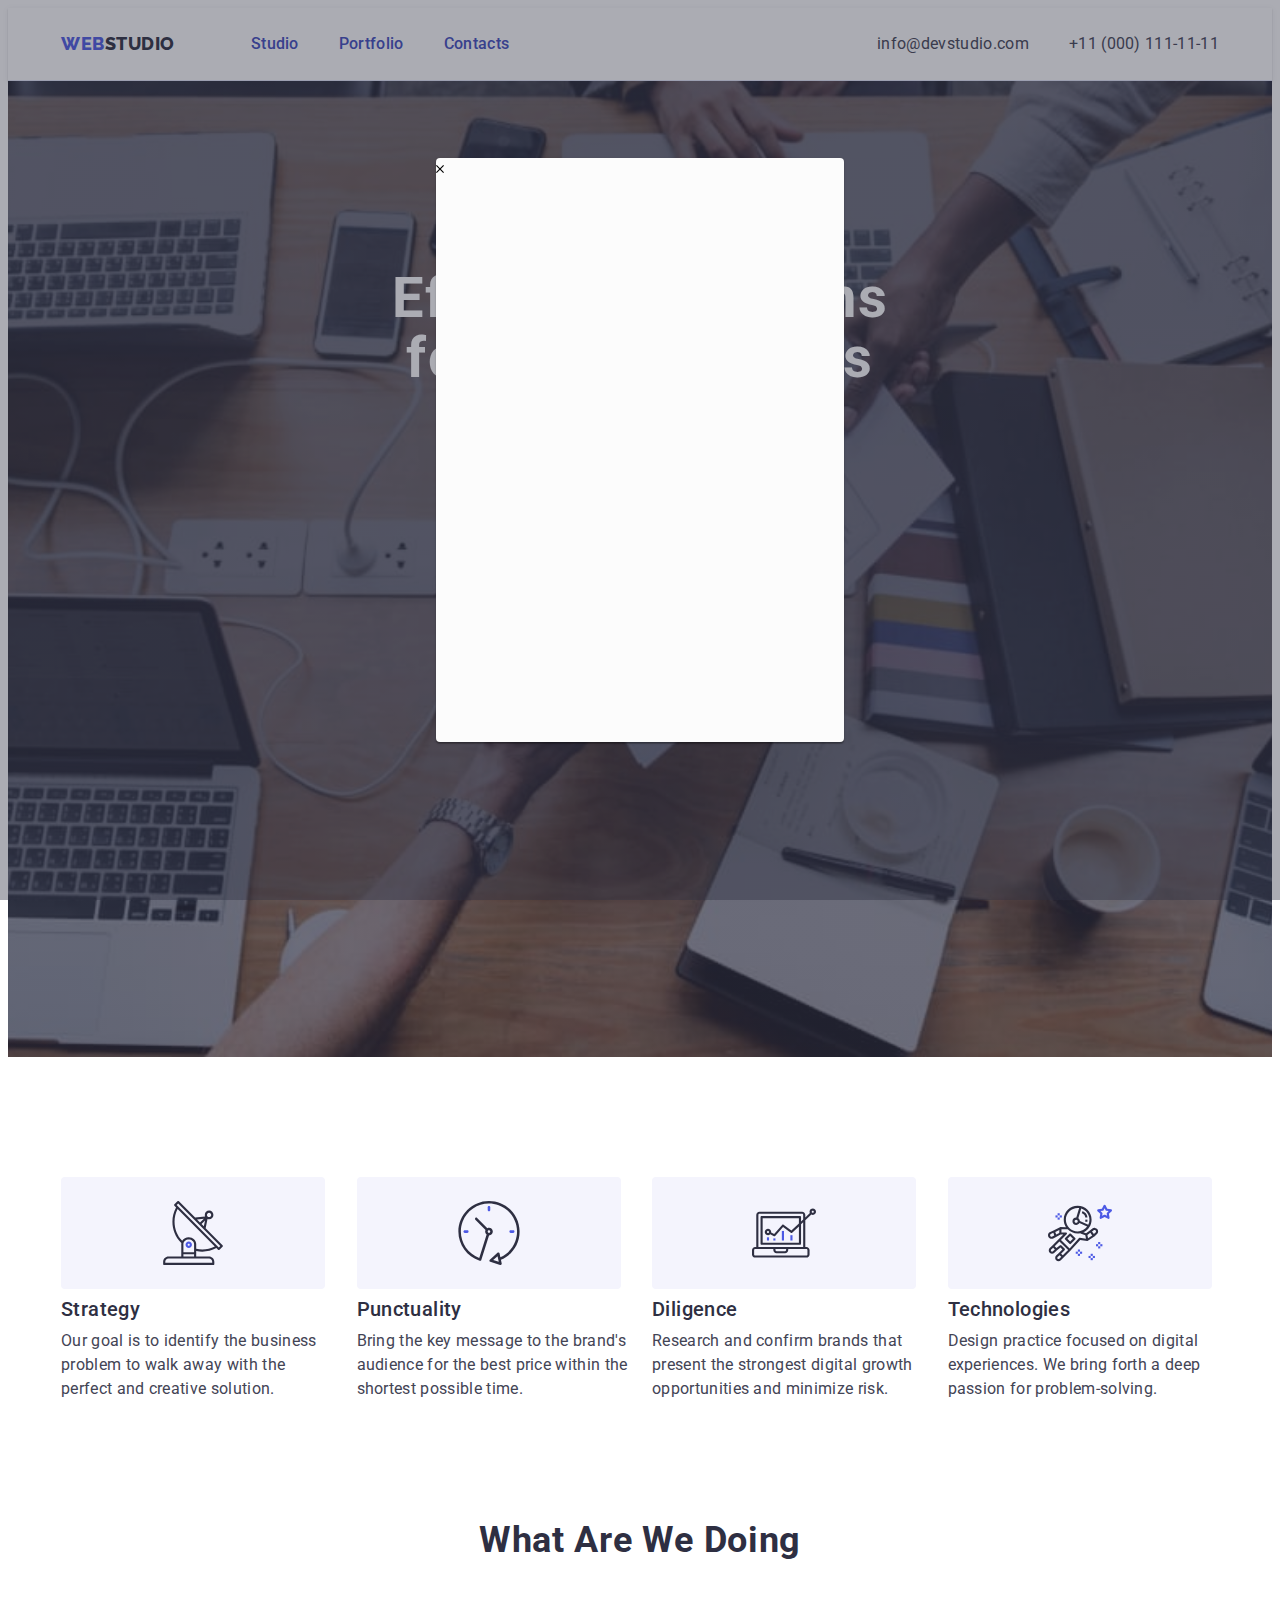
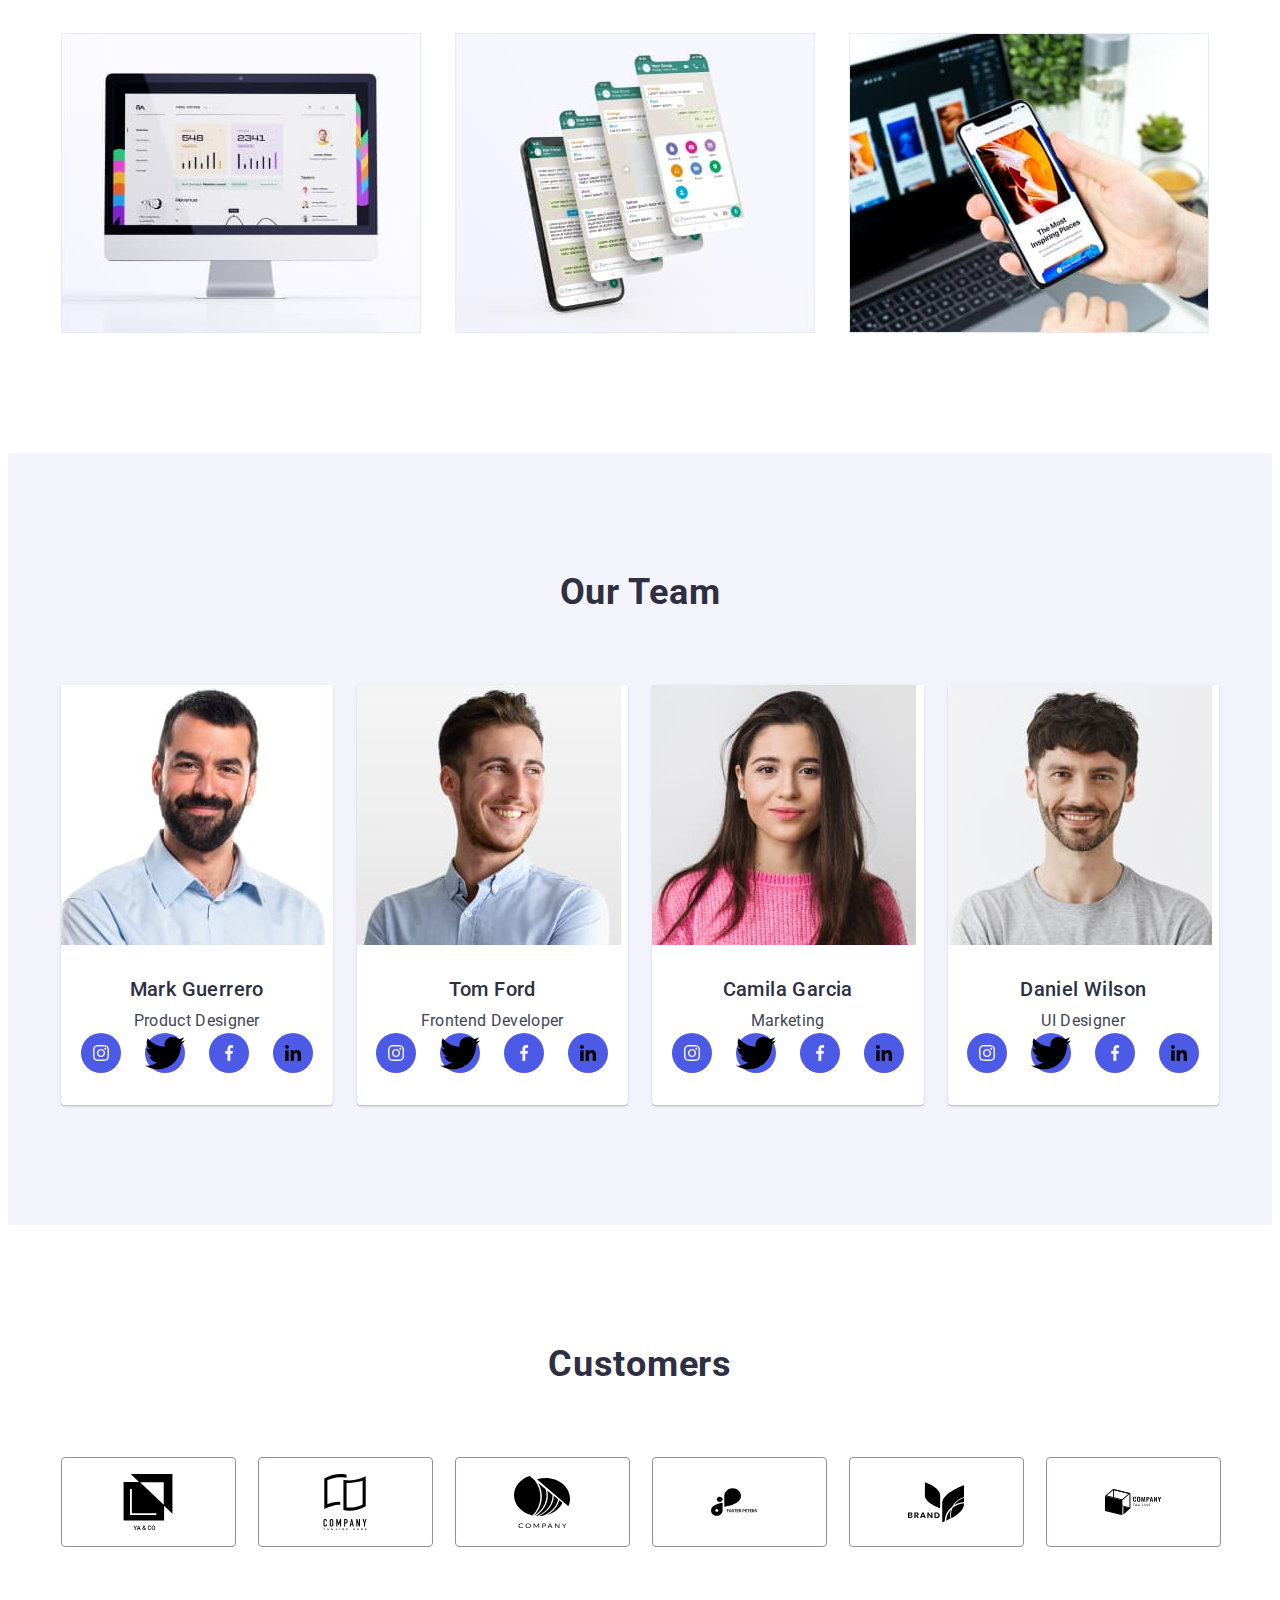
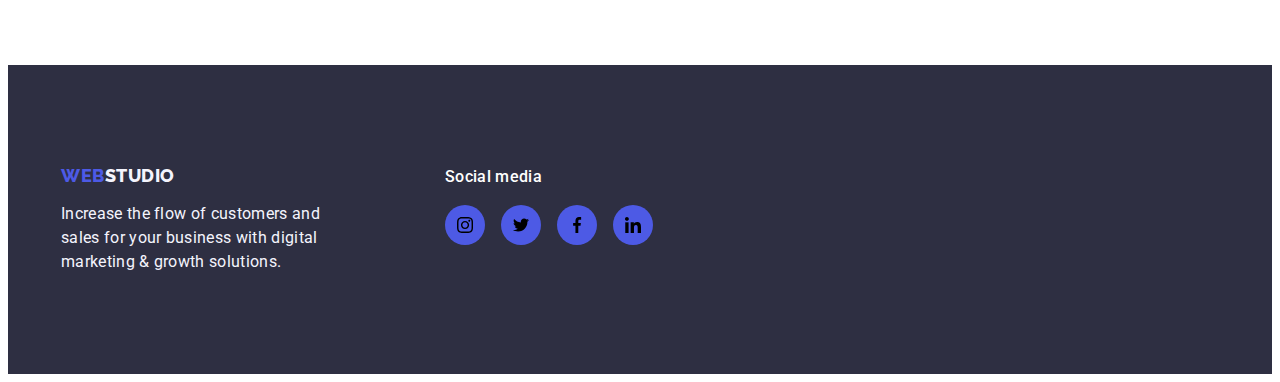
==== index.html @ 4b5e8dae "2" ====
<!DOCTYPE html>
<html lang="en">
  <head>
    <meta charset="UTF-8" />
    <meta name="viewport" content="width=device-width, initial-scale=1.0" />
    <title>Document</title>
    <link rel="preconnect" href="https://fonts.googleapis.com" />
    <link rel="preconnect" href="https://fonts.gstatic.com" crossorigin />
    <link
      href="https://fonts.googleapis.com/css2?family=Raleway:wght@800&family=Roboto:wght@400;500;700&display=swap"
      rel="stylesheet"
    />
    <link
      rel="stylesheet"
      href="https://cdnjs.cloudflare.com/ajax/libs/modern-normalize/2.0.0/modern-normalize.min.css"
      integrity="sha512-4xo8blKMVCiXpTaLzQSLSw3KFOVPWhm/TRtuPVc4WG6kUgjH6J03IBuG7JZPkcWMxJ5huwaBpOpnwYElP/m6wg=="
      crossorigin="anonymous"
      referrerpolicy="no-referrer"
    />
    <link href="./css/styles.css" rel="stylesheet" />
  </head>
  <body>
    <header class="header">
      <div class="container header-container">
        <nav class="nav">
          <a href="./index.html" class="web link"
            >Web<span class="studio">Studio</span></a
          >
          <ul class="list studio_list">
            <li><a href="./index.html" class="astudio link">Studio</a></li>
            <li>
              <a href="./portfolio.html" class="astudio link">Portfolio</a>
            </li>
            <li><a href="" class="astudio link">Contacts</a></li>
          </ul>
        </nav>
        <address class="address">
          <ul class="list address_list">
            <li class="adress_list_item">
              <a href="mailto:info@devstudio.com" class="icontact link"
                >info@devstudio.com</a
              >
            </li>
            <li>
              <a href="tel:+110001111111" class="icontact link"
                >+11 (000) 111-11-11</a
              >
            </li>
          </ul>
        </address>
      </div>
    </header>
    <main>
      <section class="hero">
        <div class="container">
          <h1 class="hero-title">Effective Solutions for Your Business</h1>
          <button type="button" class="hero-button" data-modal-open>
            Order Service
          </button>
        </div>
      </section>
      <section class="pluses">
        <div class="container">
          <h2 class="head-pluses visually-hidden">Our pluses</h2>
          <ul class="list pluses_list">
            <li class="pluses_list_item">
              <div class="pluses_list_item_container">
                <svg class="" width="64" height="64">
                  <use href="./images/icons.svg#icon-antenna-1"></use>
                </svg>
              </div>
              <h3 class="strategy">Strategy</h3>
              <p class="problem">
                Our goal is to identify the business problem to walk away with
                the perfect and creative solution.
              </p>
            </li>
            <li class="pluses_list_item">
              <div class="pluses_list_item_container">
                <svg class="" width="64" height="64">
                  <use href="./images/icons.svg#icon-clock-1"></use>
                </svg>
              </div>
              <h3 class="strategy">Punctuality</h3>
              <p class="problem">
                Bring the key message to the brand's audience for the best price
                within the shortest possible time.
              </p>
            </li>
            <li class="pluses_list_item">
              <div class="pluses_list_item_container">
                <svg class="" width="64" height="64">
                  <use href="./images/icons.svg#icon-diagram-1"></use>
                </svg>
              </div>
              <h3 class="strategy">Diligence</h3>
              <p class="problem">
                Research and confirm brands that present the strongest digital
                growth opportunities and minimize risk.
              </p>
            </li>
            <li class="pluses_list_item">
              <div class="pluses_list_item_container">
                <svg class="" width="64" height="64">
                  <use href="./images/icons.svg#icon-astronaut-1"></use>
                </svg>
              </div>
              <h3 class="strategy">Technologies</h3>
              <p class="problem">
                Design practice focused on digital experiences. We bring forth a
                deep passion for problem-solving.
              </p>
            </li>
          </ul>
        </div>
      </section>
      <section class="responsibilities">
        <div class="container">
          <h2 class="responsibilities_title">What are we doing</h2>
          <ul class="list responsibilities_list">
            <li class="responsibilities_list_item">
              <img
                src="./images/img1.jpg"
                alt="Monitor"
                width="360"
                height="300"
              />
            </li>
            <li class="responsibilities_list_item">
              <img
                src="./images/img2.jpg"
                alt="Smartphone's screen"
                width="360"
                height="300"
              />
            </li>
            <li class="responsibilities_list_item">
              <img
                src="./images/img3.jpg"
                alt="Laptop and smartphone"
                width="360"
                height="300"
              />
            </li>
          </ul>
        </div>
      </section>
      <section class="team">
        <div class="container">
          <h2 class="responsibilities_title">Our Team</h2>
          <ul class="list team_list">
            <li class="item team_list_item">
              <img
                src="./images/img4.jpg"
                alt="Mark Guerrero"
                width="264"
                height="260"
              />
              <div class="name_position">
                <h3 class="name">Mark Guerrero</h3>
                <p class="position">Product Designer</p>
                <ul class="social_networks_list">
                  <li class="social_networks_item">
                    <a class="social_networks_link">
                      <svg class="team_list_icon" width="16" height="16">
                        <use href="./images/icons.svg#icon-instagram-2-1"></use>
                      </svg>
                    </a>
                  </li>
                  <li class="social_networks_item">
                    <a class="social_networks_link">
                      <svg class="social_networks_item" width="16" height="16">
                        <use href="./images/icons.svg#icon-twitter-1-1"></use>
                      </svg>
                    </a>
                  </li>
                  <li class="social_networks_item">
                    <a class="social_networks_link">
                      <svg class="team_list_icon" width="16" height="16">
                        <use href="./images/icons.svg#icon-facebook-1"></use>
                      </svg>
                    </a>
                  </li>
                  <li class="social_networks_item">
                    <a class="social_networks_link">
                      <svg class="social_networks_icon" width="16" height="16">
                        <use href="./images/icons.svg#icon-linkedin-1"></use>
                      </svg>
                    </a>
                  </li>
                </ul>
              </div>
            </li>
            <li class="item team_list_item">
              <img
                src="./images/img5.jpg"
                alt="Tom Ford"
                width="264"
                height="260"
              />
              <div class="name_position">
                <h3 class="name">Tom Ford</h3>
                <p class="position">Frontend Developer</p>
                <ul class="social_networks_list">
                  <li class="social_networks_item">
                    <a class="social_networks_link">
                      <svg class="team_list_icon" width="16" height="16">
                        <use href="./images/icons.svg#icon-instagram-2-1"></use>
                      </svg>
                    </a>
                  </li>
                  <li class="social_networks_item">
                    <a class="social_networks_link">
                      <svg class="social_networks_item" width="16" height="16">
                        <use href="./images/icons.svg#icon-twitter-1-1"></use>
                      </svg>
                    </a>
                  </li>
                  <li class="social_networks_item">
                    <a class="social_networks_link">
                      <svg class="team_list_icon" width="16" height="16">
                        <use href="./images/icons.svg#icon-facebook-1"></use>
                      </svg>
                    </a>
                  </li>
                  <li class="social_networks_item">
                    <a class="social_networks_link">
                      <svg class="social_networks_icon" width="16" height="16">
                        <use href="./images/icons.svg#icon-linkedin-1"></use>
                      </svg>
                    </a>
                  </li>
                </ul>
              </div>
            </li>
            <li class="item team_list_item">
              <img
                src="./images/img6.jpg"
                alt="Camila Garcia"
                width="264"
                height="260"
              />
              <div class="name_position">
                <h3 class="name">Camila Garcia</h3>
                <p class="position">Marketing</p>
                <ul class="social_networks_list">
                  <li class="social_networks_item">
                    <a class="social_networks_link">
                      <svg class="team_list_icon" width="16" height="16">
                        <use href="./images/icons.svg#icon-instagram-2-1"></use>
                      </svg>
                    </a>
                  </li>
                  <li class="social_networks_item">
                    <a class="social_networks_link">
                      <svg class="social_networks_item" width="16" height="16">
                        <use href="./images/icons.svg#icon-twitter-1-1"></use>
                      </svg>
                    </a>
                  </li>
                  <li class="social_networks_item">
                    <a class="social_networks_link">
                      <svg class="team_list_icon" width="16" height="16">
                        <use href="./images/icons.svg#icon-facebook-1"></use>
                      </svg>
                    </a>
                  </li>
                  <li class="social_networks_item">
                    <a class="social_networks_link">
                      <svg class="social_networks_icon" width="16" height="16">
                        <use href="./images/icons.svg#icon-linkedin-1"></use>
                      </svg>
                    </a>
                  </li>
                </ul>
              </div>
            </li>
            <li class="item team_list_item">
              <img
                src="./images/img7.jpg"
                alt="Daniel Wilson"
                width="264"
                height="260"
              />
              <div class="name_position">
                <h3 class="name">Daniel Wilson</h3>
                <p class="position">UI Designer</p>
                <ul class="social_networks_list">
                  <li class="social_networks_item">
                    <a href="" class="social_networks_link">
                      <svg class="team_list_icon" width="16" height="16">
                        <use href="./images/icons.svg#icon-instagram-2-1"></use>
                      </svg>
                    </a>
                  </li>
                  <li class="social_networks_item">
                    <a href="" class="social_networks_link">
                      <svg class="social_networks_item" width="16" height="16">
                        <use href="./images/icons.svg#icon-twitter-1-1"></use>
                      </svg>
                    </a>
                  </li>
                  <li class="social_networks_item">
                    <a href="" class="social_networks_link">
                      <svg class="team_list_icon" width="16" height="16">
                        <use href="./images/icons.svg#icon-facebook-1"></use>
                      </svg>
                    </a>
                  </li>
                  <li class="social_networks_item">
                    <a href="" class="social_networks_link">
                      <svg class="social_networks_icon" width="16" height="16">
                        <use href="./images/icons.svg#icon-linkedin-1"></use>
                      </svg>
                    </a>
                  </li>
                </ul>
              </div>
            </li>
          </ul>
        </div>
      </section>
      <section class="customers">
        <div class="container">
          <h2 class="customers_title">Customers</h2>
          <ul class="customers_list">
            <li class="customers_list_item">
              <a href="" class="customers_list_link"
                ><svg class="" width="104" height="56">
                  <use href="./images/icons.svg#icon-group"></use></svg
              ></a>
            </li>
            <li class="customers_list_item">
              <a href="" class="customers_list_link"
                ><svg class="" width="104" height="56">
                  <use href="./images/icons.svg#icon-group-2"></use></svg
              ></a>
            </li>
            <li class="customers_list_item">
              <a href="" class="customers_list_link"
                ><svg class="" width="104" height="56">
                  <use href="./images/icons.svg#icon-group-3"></use></svg
              ></a>
            </li>
            <li class="customers_list_item">
              <a href="" class="customers_list_link"
                ><svg class="" width="104" height="56">
                  <use href="./images/icons.svg#icon-group-4"></use></svg
              ></a>
            </li>
            <li class="customers_list_item">
              <a href="" class="customers_list_link"
                ><svg class="" width="104" height="56">
                  <use href="./images/icons.svg#icon-group-5"></use></svg
              ></a>
            </li>
            <li class="customers_list_item">
              <a href="" class="customers_list_link"
                ><svg class="" width="104" height="56">
                  <use href="./images/icons.svg#icon-group-6"></use></svg
              ></a>
            </li>
          </ul>
        </div>
      </section>
    </main>
    <footer class="pfooter">
      <div class="container footer_container">
        <div class="logo_container">
          <a href="./index.html" class="logo link"
            >Web<span class="studio_i">Studio</span></a
          >
          <p class="i_footer_p">
            Increase the flow of customers and sales for your business with
            digital marketing & growth solutions.
          </p>
        </div>
        <div>
          <p class="footer_paragraph">Social media</p>
          <ul class="footer_list">
            <li class="footer_list_item">
              <a class="footer_list_link">
              <svg class="" width="16" height="16">
                <use href="./images/icons.svg#icon-instagram-2-1"></use>
              </svg>
            </a>
            </li>
            <li class="footer_list_item">
              <a class="footer_list_link">
              <svg class="" width="16" height="16">
                <use href="./images/icons.svg#icon-twitter-1-1"></use>
              </svg>
            </a>
            </li>
            <li class="footer_list_item">
              <a class="footer_list_link">
              <svg class="" width="16" height="16">
                <use href="./images/icons.svg#icon-facebook-1"></use>
              </svg>
            </a>
            </li>
            <li class="footer_list_item">
              <a class="footer_list_link">
              <svg class="" width="16" height="16">
                <use href="./images/icons.svg#icon-linkedin-1"></use>
              </svg>
            </a>
            </li>
          </ul>
        </div>
      </div>
    </footer>
    <div class="backdrop" data-modal>
      <div class="modal">
        <button type="button" class="modal-btn">
          <svg class="modal-btn-icon" width="8" height="8">
            <use href="./images/icons.svg#icon-close-black-18dp-2-1-1"></use>
          </svg>
        </button>
      </div>
    </div>
    <script src="./js/modal.js"></script>
  </body>
</html>
---- css/styles.css ----
:root {
  --primary-color: #4d5ae5;
  --button-background-color: #f4f4fd;
  --title-color: #2e2f42;
  --section-color: #434455;
  --white-color: #ffffff;
  --focushover-color: #404bbf;
  --button-color: #e7e9fc;
  --dairy: #fcfcfc;
  --customers_link-color: #8e8f99;
  --footer_link_color: #31d0aa;
}

::after,
::before {
  box-sizing: border-box;
}

body {
  font-family: "Roboto", sans-serif;
  color: #434455;
  background-color: var(--white-color);
}

.web {
  font-family: "Raleway", sans-serif;
  font-weight: 800;
  font-size: 18px;
  line-height: 1.17;
  letter-spacing: 0.03em;
  text-transform: uppercase;
  color: var(--primary-color);
  margin-right: 76px;
}

.link {
  text-decoration: none; display:block;
}

.link:hover{box-shadow: 0px 1px 6px rgba(46, 47, 66, 0.08), 0px 1px 1px rgba(46, 47, 66, 0.16), 0px 2px 1px rgba(46, 47, 66, 0.08);}

.link:focus{box-shadow: 0px 1px 6px rgba(46, 47, 66, 0.08), 0px 1px 1px rgba(46, 47, 66, 0.16), 0px 2px 1px rgba(46, 47, 66, 0.08);}

.studio {
  color: var(--title-color);
}

.list {
  list-style: none;
}

.astudio {
  font-weight: 500;
  font-size: 16px;
  line-height: 1.5;
  letter-spacing: 0.02em;
  color: var(--title-color);
  padding: 24px 0;
  display: block;
  position: relative;
  color: var(--focushover-color);
  color: 250ms cubic-bezier(0.4, 0, 0.2, 1);
  color: 250ms cubic-bezier(0.4, 0, 0.2, 1);
}

.astudio::after {
  content: "";
  position: absolute;
  left: 0;
  bottom: -1px;
  height: 4px;
  background-color: var(--focushover-color);
  border-radius: 2px;
}

.astudio:focus {
  color: var(--focushover-color);
}

.astudio:hover {
  color: var(--focushover-color);
}

.footerweb2 {
  text-decoration: none;
}

.mailandtel {
  color: var(--section-color);
  font-family: "Roboto";
  font-size: 16px;
  font-weight: 400;
  font-style: normal;
}

.hero {
  background-color: var(--title-color);
  background-image: linear-gradient(
      rgba(46, 47, 66, 0.7),
      rgba(46, 47, 66, 0.7)
    ),
    url(../images/hero/hero_bg.jpg);
  background-repeat: no-repeat;
  background-position: center;
  max-width: 1440px;
  height: 600px;
  margin: 0 auto;
  padding: 188px 0;
  background-size: cover;
}

.container {
  width: 1158px;
  margin-left: auto;
  margin-right: auto;
  padding-left: 15px;
  padding-right: 15px;
}

.hero-title {
  line-height: 1.07;
  text-align: center;
  letter-spacing: 0.02em;
  color: var(--white-color);
  font-size: 56px;
  max-width: 496px;
  margin: 0px auto;
  margin-bottom: 48px;
}

.hero-button {
  background-color: var(--primary-color);
  color: var(--white-color);
  cursor: pointer;
  font-family: Roboto, sans-serif;
  font-weight: 500;
  font-size: 16px;
  line-height: 1.5;
  letter-spacing: 0.04em;
  display: block;
  min-width: 169px;
  height: 56px;
  border: none;
  border-radius: 4px;
  margin-left: auto;
  margin-right: auto;
}

.pluses {
  padding: 120px 0;
}

.service:focus {
  background-color: var(--focushover-color);
}

.service:hover {
  background-color: var(--focushover-color);
}

.strategy {
  color: var(--title-color);
  font-weight: 500;
  font-size: 20px;
  line-height: 1.2;
  letter-spacing: 0.02em;
  margin: 0;
  padding: 0;
  margin-bottom: 8px;
}

.problem {
  color: var(--section-color);
  font-size: 16px;
  line-height: 1.5;
  letter-spacing: 0.02em;
  margin: 0;
  padding: 0;
}

.responsibilities_title {
  font-size: 36px;
  line-height: 1.11;
  text-align: center;
  letter-spacing: 0.02em;
  text-transform: capitalize;
  color: var(--title-color);
  margin: 0 auto;
  margin-bottom: 72px;
  padding: 0;
}

.responsibilities {
  padding-bottom: 120px;
}

.team {
  background-color: var(--button-background-color);
  padding: 120px 0;
}

.customers {
  padding: 120px 0;
}

.customers_title {
  font-size: 36px;
  line-height: 1.11;
  text-align: center;
  letter-spacing: 0.02em;
  text-transform: capitalize;
  color: var(--title-color);
  margin-bottom: 72px;
}

.item {
  background-color: var(--white-color);
  box-shadow: 0px 2px 1px 0px rgba(46, 47, 66, 0.08),
    0px 1px 1px 0px rgba(46, 47, 66, 0.16),
    0px 1px 6px 0px rgba(46, 47, 66, 0.08);
}

.name {
  font-weight: 500;
  font-size: 20px;
  line-height: 1.2;
  letter-spacing: 0.02em;
  color: var(--title-color);
  margin: 0;
  padding: 0;
  text-align: center;
  margin-bottom: 8px;
}

.position {
  color: var(--section-color);
  font-size: 16px;
  line-height: 1.5;
  letter-spacing: 0.02em;
  text-align: center;
}

.studio_i {
  color: var(--button-background-color);
}

.i_footer_p {
  line-height: 1.5;
  color: var(--button-background-color);
  letter-spacing: 0.02em;
  margin: 0;
  padding: 0;
  width: 264px;
}

.button {
  font-family: "Roboto", sans-serif;
  font-weight: 500;
  font-size: 16px;
  line-height: 1.5;
  letter-spacing: 0.04em;
  cursor: pointer;
  color: var(--primary-color);
  background-color: var(--button-background-color);
  padding: 12px 24px;
  border: 1px solid var(--button-color);
  border-radius: 4px;
}

.button:focus {
  color: var(--white-color);
  background-color: var(--focushover-color);
  border: 1px solid transparent;
  box-shadow: 0px 3px 1px rgba(0, 0, 0, 0.1), 0px 2px 1px rgba(0, 0, 0, 0.08),
    0px 2px 2px rgba(0, 0, 0, 0.12);
}

.button:hover {
  color: var(--white-color);
  background-color: var(--focushover-color);
  border: 1px solid transparent;
  box-shadow: 0px 3px 1px rgba(0, 0, 0, 0.1), 0px 2px 1px rgba(0, 0, 0, 0.08),
    0px 2px 2px rgba(0, 0, 0, 0.12);
}

.icontact {
  font-size: 16px;
  line-height: 1.5;
  letter-spacing: 0.02em;
  color: var(--section-color);
  padding: 24px 0;
}

.icontact:hover {
  color: var(--focushover-color);
}

.icontact:focus {
  color: var(--focushover-color);
}

.banking_app {
  font-weight: 500;
  font-size: 20px;
  line-height: 1.2;
  letter-spacing: 0.02em;
  color: var(--title-color);
  margin-bottom: 8px;
}

.app {
  font-size: 16px;
  line-height: 1.5;
  letter-spacing: 0.02em;
  color: var(--section-color);
}

.pfooter {
  background-color: var(--title-color);
  padding: 100px 0;
}

.logo {
  font-family: "Raleway", sans-serif;
  font-weight: 800;
  font-size: 18px;
  line-height: 1.17;
  letter-spacing: 0.03em;
  text-transform: uppercase;
  color: var(--primary-color);
  display: inline-block;
  margin-bottom: 16px;
}

.address {
  font-style: normal;
  margin-left: auto;
}

h1,
h2,
h3,
h4,
h5,
h6,
p {
  margin: 0;
}

ul,
ol {
  list-style: none;
  padding-left: 0;
  margin: 0;
}

a {
  text-decoration: none;
  color: inherit;
}

img {
  display: block;
  max-width: 100%;
  height: auto;
}

.visually-hidden {
  position: absolute;
  width: 1px;
  height: 1px;
  margin: -1px;
  border: 0;
  padding: 0;
  white-space: nowrap;
  clip-path: inset(100%);
  clip: rect(0 0 0 0);
  overflow: hidden;
}

.pluses_list {
  display: flex;
  gap: 24px;
}

.pluses_list_item {
  flex-basis: calc((100% - 72px) / 4);
}

.studio_list {
  display: flex;
  gap: 40px;
}

.nav {
  display: flex;
  align-items: center;
}

.address_list {
  display: flex;
  gap: 40px;
}

.address_list_item {
  flex-basis: calc((100% - 40px) / 2);
}

.header-container {
  display: flex;
  align-items: center;
}

.header {
  border-bottom: 1px solid #e7e9fc;
  box-shadow: 0px 2px 1px rgba(46, 47, 66, 0.08),
    0px 1px 1px rgba(46, 47, 66, 0.16), 0px 1px 6px rgba(46, 47, 66, 0.08);
}

.button_list {
  display: flex;
  gap: 24px;
  justify-content: center;
  margin-bottom: 72px;
}

.catalog {
  padding-top: 96px;
  padding-bottom: 120px;
}

.card_set {
  display: flex;
  flex-wrap: wrap;
  gap: 24px;
  row-gap: 48px;
}

.card {
  width: calc((100% - 48px) / 3);
}

.card:hover {
}

.responsibilities_list {
  display: flex;
  gap: 24px;
}

.responsibilities_list_item {
  flex-basis: calc((100% - 24px * 2) / 3);
}

.team_list {
  display: flex;
  gap: 24px;
}

.team_list_item {
  flex-basis: calc((100% - 24px * 3) / 4);
  border-radius: 0px 0px 4px 4px;
}

.name_position {
  padding: 32px 0;
}

.card-container {
  padding: 32px 16px;
  border: 1px solid #e7e9fc;
  border-top: none;
}

.pluses_list_item_container {
  width: 264px;
  height: 112px;
  display: flex;
  align-items: center;
  justify-content: center;
  background-color: var(--button-background-color);
  margin-bottom: 8px;
  border-radius: 4px;
}

.team_list_item_container {
  width: 232px;
  height: 40px;
  display: flex;
  align-items: center;
  justify-content: center;
  gap: 24px;
  margin-bottom: 32px;
}

.customers_title_container {
  width: 1128px;
  height: 88px;
  gap: 24px;
  padding-top: 72px;
  padding-bottom: 120px;
  display: inline-flex;
  align-items: flex-start;
}

.footer_icons_container {
}

.footer_container {
  display: flex;
}

.backdrop {
  position: fixed;
  top: 0;
  left: 0;
  width: 100%;
  height: 100%;
  background-color: rgba(46, 47, 66, 0.4);
}

.modal {
  width: 408px;
  height: 584px;
  border-radius: 4px;
  background-color: var(--dairy);
  box-shadow: 0px 2px 1px 0px rgba(0, 0, 0, 0.2),
    0px 1px 3px 0px rgba(0, 0, 0, 0.12), 0px 1px 1px 0px rgba(0, 0, 0, 0.14);
  position: absolute;
  top: 50%;
  left: 50%;
  transform: translateX(-50%) translateY(-50%);
}

.modal-btn {
  background-color: transparent;
  border: none;
  padding: 0;
}

.social_networks_list {
  display: flex;
  justify-content: center;
  gap: 24px;
}

.social_networks_item {
  width: 40px;
  height: 40px;
}

.social_networks_link {
  width: 100%;
  height: 100%;
  background-color: var(--primary-color);
  border-radius: 50%;
  display: flex;
  align-items: center;
  justify-content: center;
}

.social_networks_link:hover {
  background-color: var(--focushover-color);
}

.social_networks_link:focus {
  background-color: var(--focushover-color);
}

.team_list_icon {
  fill: var(--button-background-color);
}

.customers_list {
  display: flex;
  gap: 24px;
}

.customers_list_item {
  width: calc((100% - 120px) / 6);
  height: 88px;
}

.customers_list_link {
  width: 100%;
  height: 100%;
  border: 1px solid #8e8f99;
  border-radius: 4px;
  display: flex;
  align-items: center;
  justify-content: center;
  color: var(--customers_link-color);
}

.customers_list_link:hover {
  border-color: var(--focushover-color);
  color: var(--focushover-color);
}

.customers_list_link:focus {
  border-color: var(--focushover-color);
  color: var(--focushover-color);
}

.footer_container{display:flex; align-items: baseline;}

.logo_container{margin-right: 120px;}

.footer_paragraph{font-weight: 500; font-size:16px; line-height: 1.5; letter-spacing: 0.02em; color: var(--white-color); margin-bottom: 16px;}

.footer_list{display:flex; gap:16px; }

.footer_list_item{width: 40px; height: 40px;}

.footer_list_link{width: 100%; height: 100%; background-color: var(--primary-color); border-radius: 50%; display:flex; align-items: center; justify-content:center;}

.footer_list_link:hover{background-color: var(--footer_link_color)}

.footer_list_link:focus{background-color: var(--footer_link_color);}
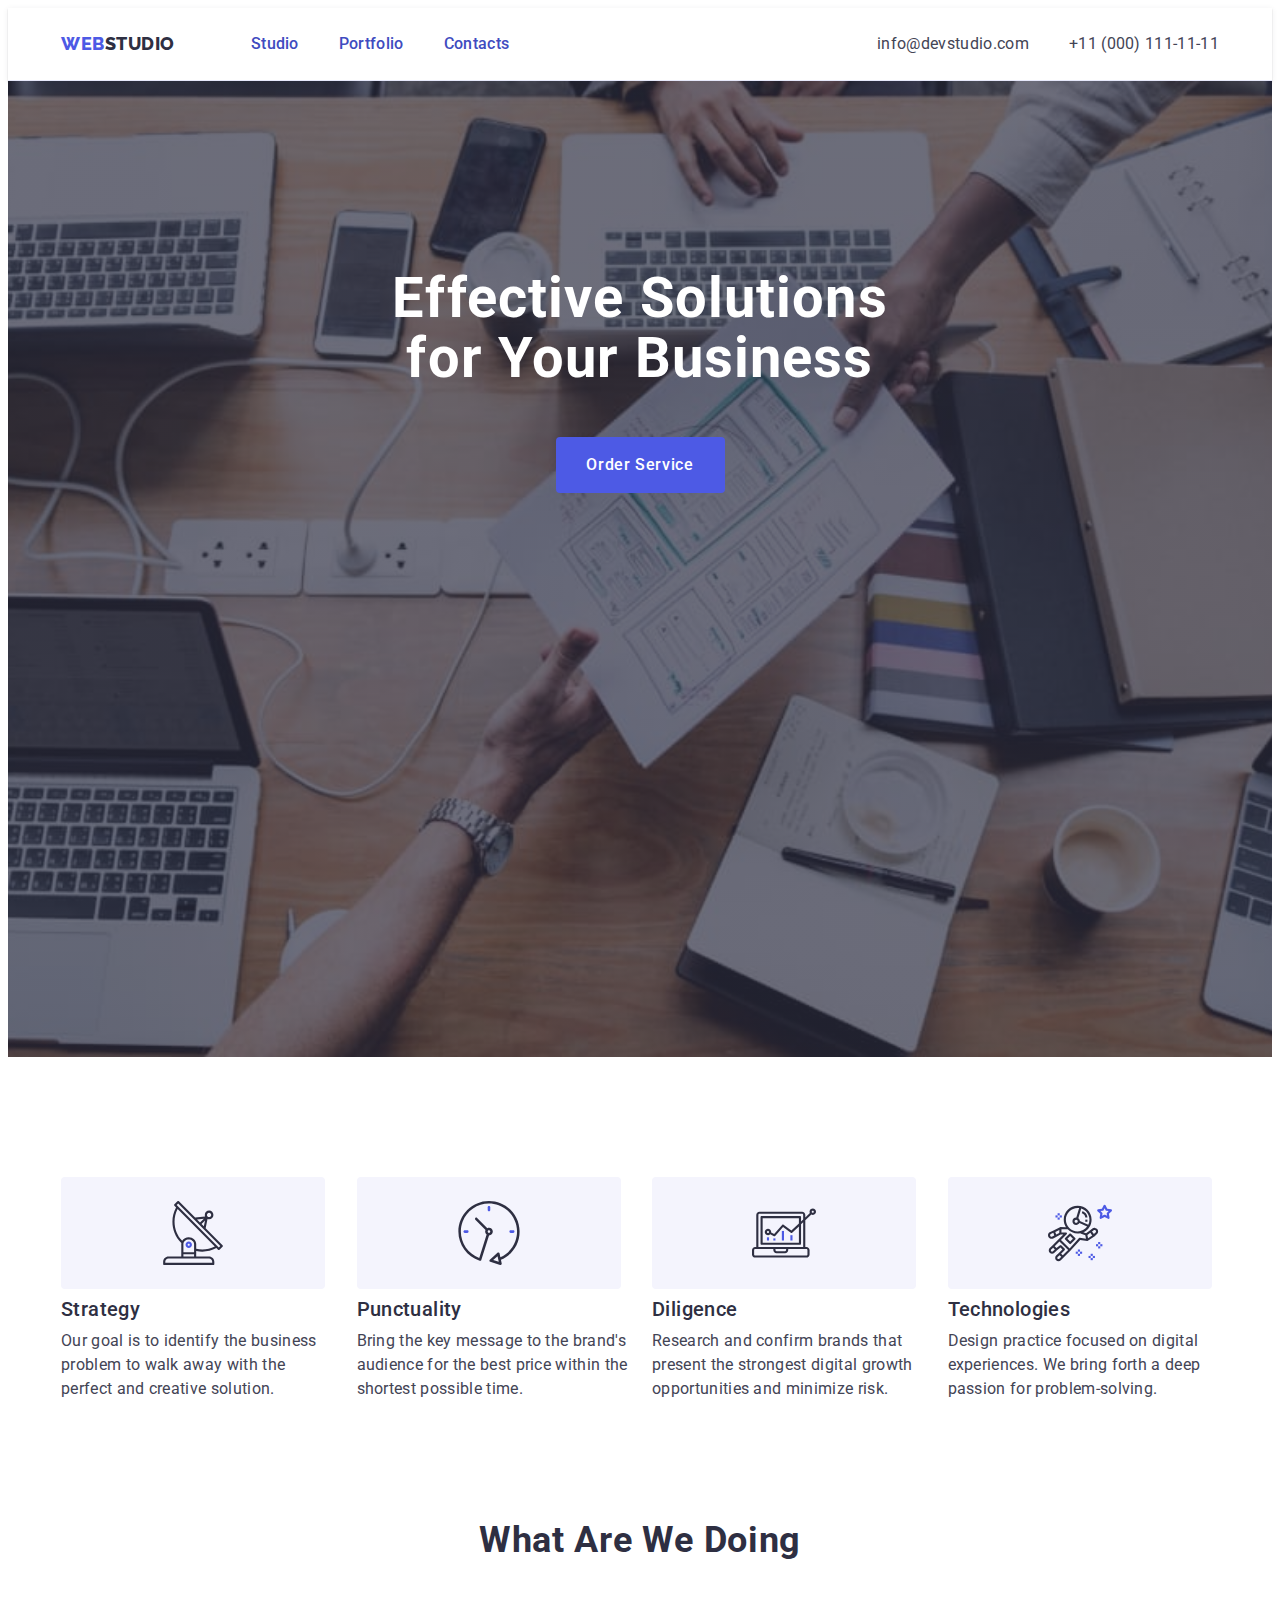
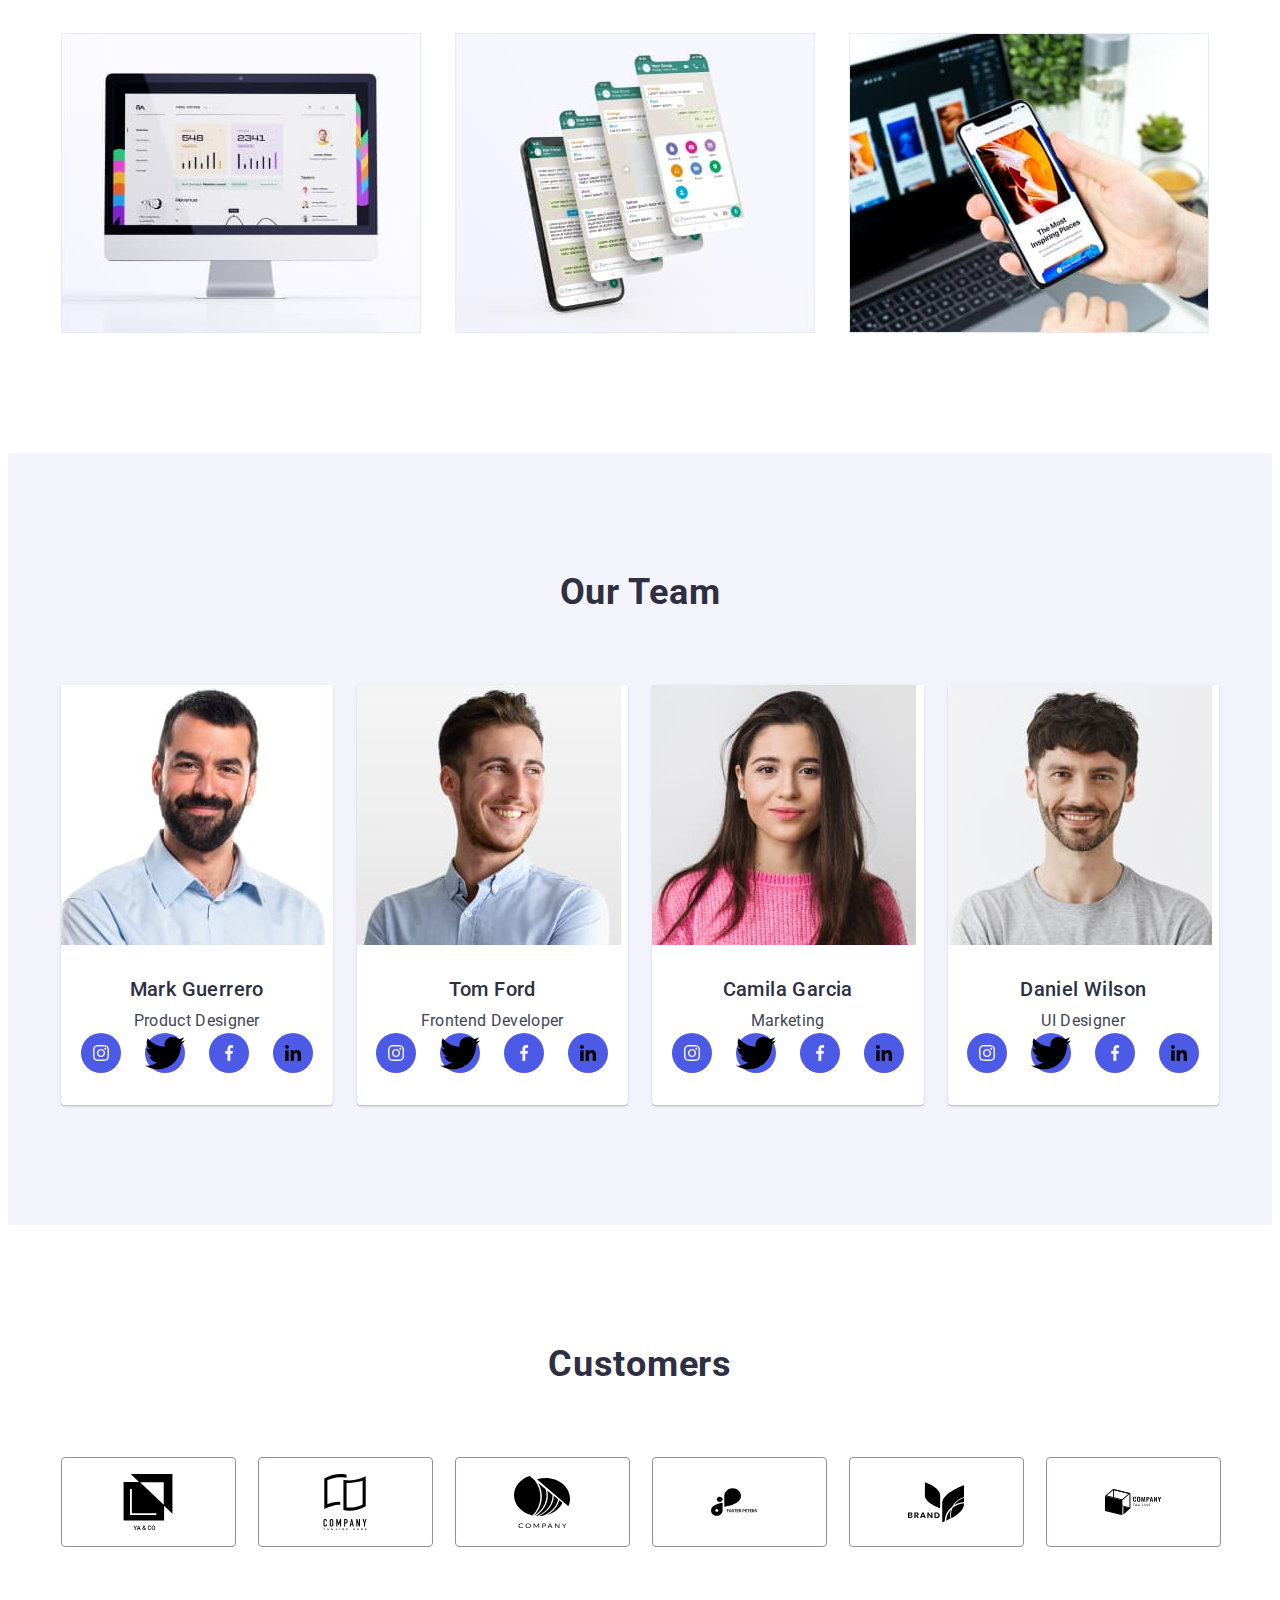
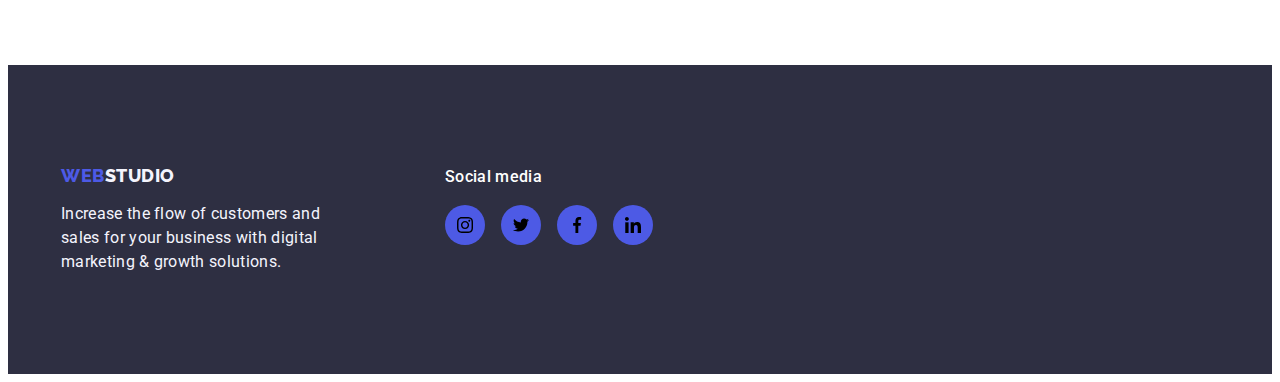
==== commit 1a84c3b4: "1" ====
--- a/index.html
+++ b/index.html
@@ -410,10 +410,10 @@
         </div>
       </div>
     </footer>
-    <div class="backdrop" data-modal>
+    <div class="backdrop is-hidden" data-modal >
       <div class="modal">
-        <button type="button" class="modal-btn">
-          <svg class="modal-btn-icon" width="8" height="8">
+        <button type="button" class="modal-btn" data-modal-close>
+          <svg class="modal-btn_icon" width="8" height="8">
             <use href="./images/icons.svg#icon-close-black-18dp-2-1-1"></use>
           </svg>
         </button>
--- a/css/styles.css
+++ b/css/styles.css
@@ -34,12 +34,19 @@
 }
 
 .link {
-  text-decoration: none; display:block;
-}
-
-.link:hover{box-shadow: 0px 1px 6px rgba(46, 47, 66, 0.08), 0px 1px 1px rgba(46, 47, 66, 0.16), 0px 2px 1px rgba(46, 47, 66, 0.08);}
-
-.link:focus{box-shadow: 0px 1px 6px rgba(46, 47, 66, 0.08), 0px 1px 1px rgba(46, 47, 66, 0.16), 0px 2px 1px rgba(46, 47, 66, 0.08);}
+  text-decoration: none;
+  display: block;
+}
+
+.link:hover {
+  box-shadow: 0px 1px 6px rgba(46, 47, 66, 0.08),
+    0px 1px 1px rgba(46, 47, 66, 0.16), 0px 2px 1px rgba(46, 47, 66, 0.08);
+}
+
+.link:focus {
+  box-shadow: 0px 1px 6px rgba(46, 47, 66, 0.08),
+    0px 1px 1px rgba(46, 47, 66, 0.16), 0px 2px 1px rgba(46, 47, 66, 0.08);
+}
 
 .studio {
   color: var(--title-color);
@@ -517,6 +524,7 @@
   width: 100%;
   height: 100%;
   background-color: rgba(46, 47, 66, 0.4);
+  transition: opacity 250ms cubic-bezier(0.4, 0, 0.2, 1), visibility 250ms cubic-bezier(0.4, 0, 0.2, 1);
 }
 
 .modal {
@@ -530,13 +538,41 @@
   top: 50%;
   left: 50%;
   transform: translateX(-50%) translateY(-50%);
-}
+  min-height: 584px;
+  transition: transform 250ms cubic-bezier(0.4, 0, 0.2, 1);
+}
+
+.is-hidden{opacity: 0; pointer-events: none;}
 
 .modal-btn {
   background-color: transparent;
   border: none;
   padding: 0;
-}
+  position: absolute;
+  top:24px;
+  right: 24px;
+  border-radius: 50%;
+  display:flex;
+  align-items: center;
+  justify-content:center;
+  background-color: var(--button-color);
+  border: 1px solid rgba(0, 0, 0, 0.1);
+  cursor: pointer;
+  transition: background-color 250ms cubic-bezier(0.4, 0, 0.2, 1), border 250ms cubic-bezier(0.4, 0, 0.2, 1);
+}
+
+.modal-btn:hover{background-color: var(--focushover-color); border: none;}
+
+.modal-btn:focus{background-color: var(--focushover-color); border: none;}
+
+.modal-button_icon{ transition: fill 250ms cubic-bezier(0.4, 0, 0.2, 1);}
+
+.modal-button_icon:focus{fill: var(--white-color)}
+
+.modal-button:hover{fill: var(--white-color)}
+
+
+
 
 .social_networks_list {
   display: flex;
@@ -602,18 +638,48 @@
   color: var(--focushover-color);
 }
 
-.footer_container{display:flex; align-items: baseline;}
-
-.logo_container{margin-right: 120px;}
-
-.footer_paragraph{font-weight: 500; font-size:16px; line-height: 1.5; letter-spacing: 0.02em; color: var(--white-color); margin-bottom: 16px;}
-
-.footer_list{display:flex; gap:16px; }
-
-.footer_list_item{width: 40px; height: 40px;}
-
-.footer_list_link{width: 100%; height: 100%; background-color: var(--primary-color); border-radius: 50%; display:flex; align-items: center; justify-content:center;}
-
-.footer_list_link:hover{background-color: var(--footer_link_color)}
-
-.footer_list_link:focus{background-color: var(--footer_link_color);}+.footer_container {
+  display: flex;
+  align-items: baseline;
+}
+
+.logo_container {
+  margin-right: 120px;
+}
+
+.footer_paragraph {
+  font-weight: 500;
+  font-size: 16px;
+  line-height: 1.5;
+  letter-spacing: 0.02em;
+  color: var(--white-color);
+  margin-bottom: 16px;
+}
+
+.footer_list {
+  display: flex;
+  gap: 16px;
+}
+
+.footer_list_item {
+  width: 40px;
+  height: 40px;
+}
+
+.footer_list_link {
+  width: 100%;
+  height: 100%;
+  background-color: var(--primary-color);
+  border-radius: 50%;
+  display: flex;
+  align-items: center;
+  justify-content: center;
+}
+
+.footer_list_link:hover {
+  background-color: var(--footer_link_color);
+}
+
+.footer_list_link:focus {
+  background-color: var(--footer_link_color);
+}
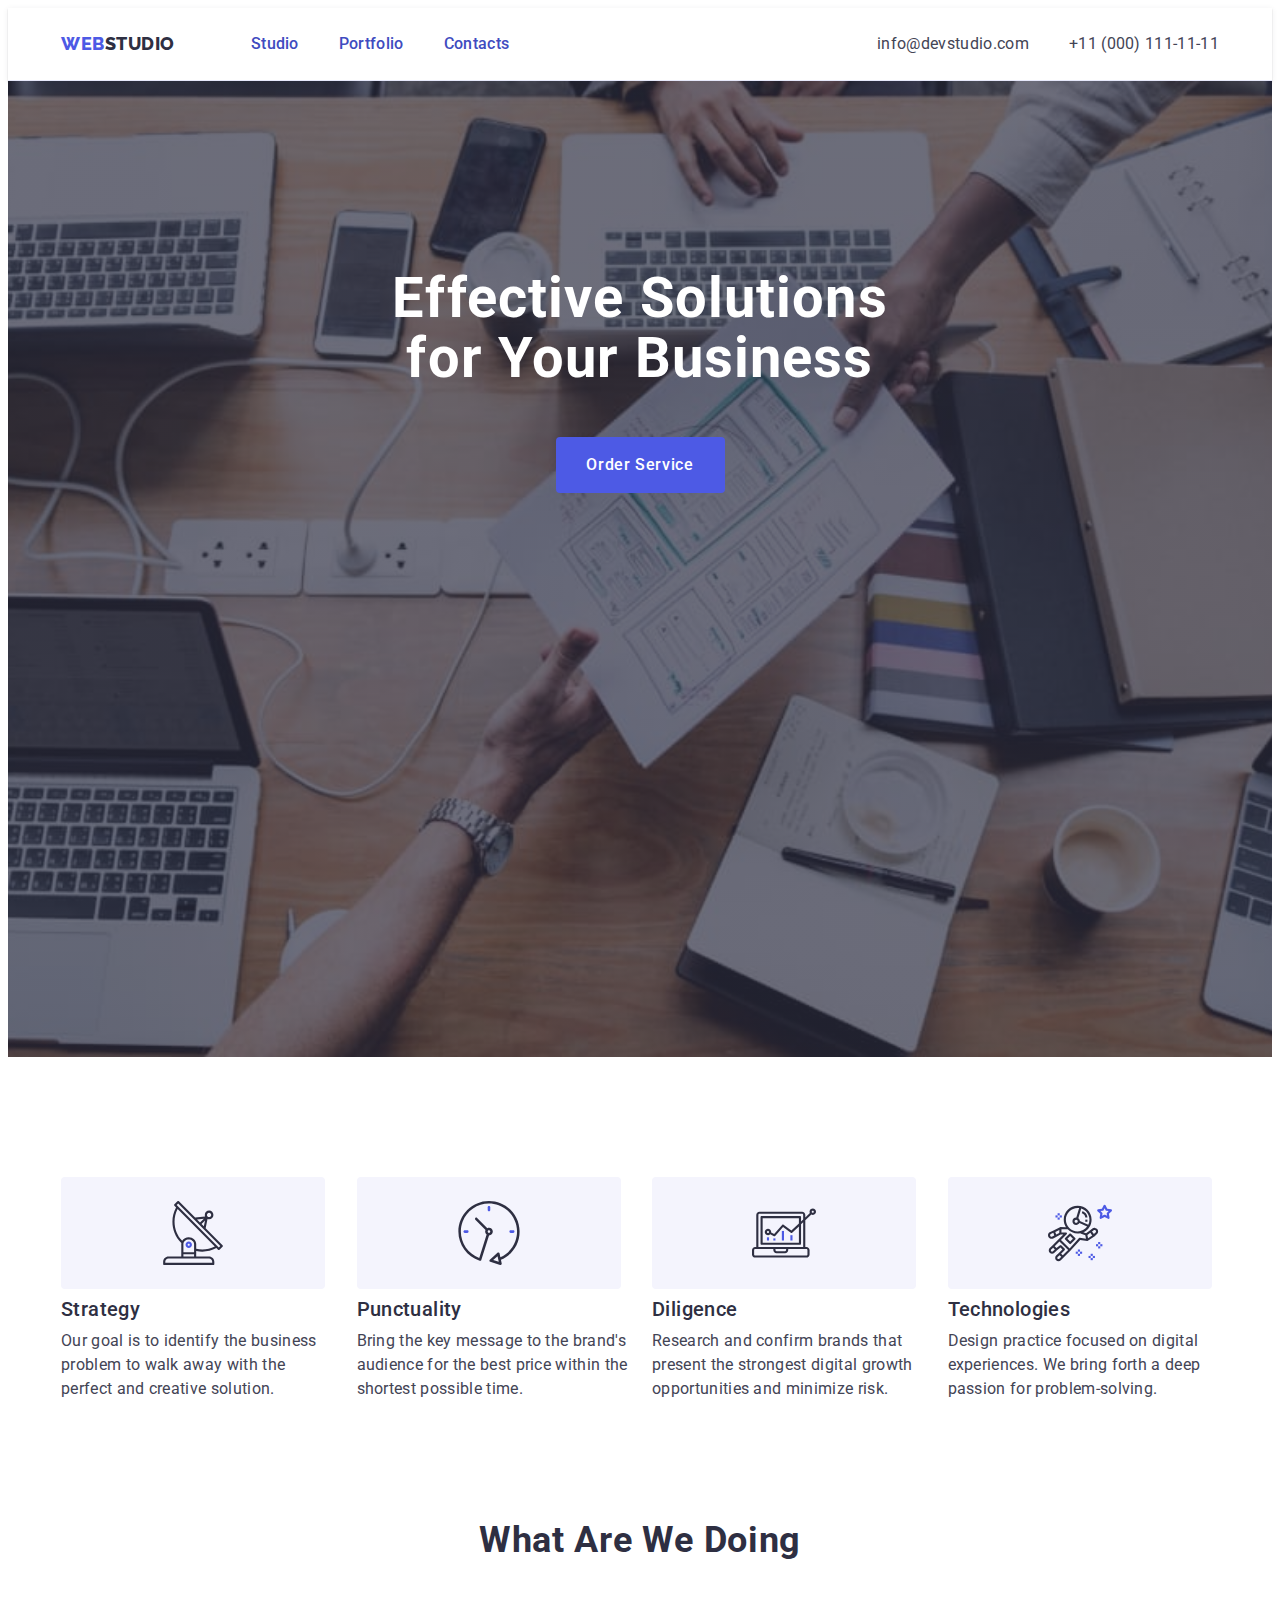
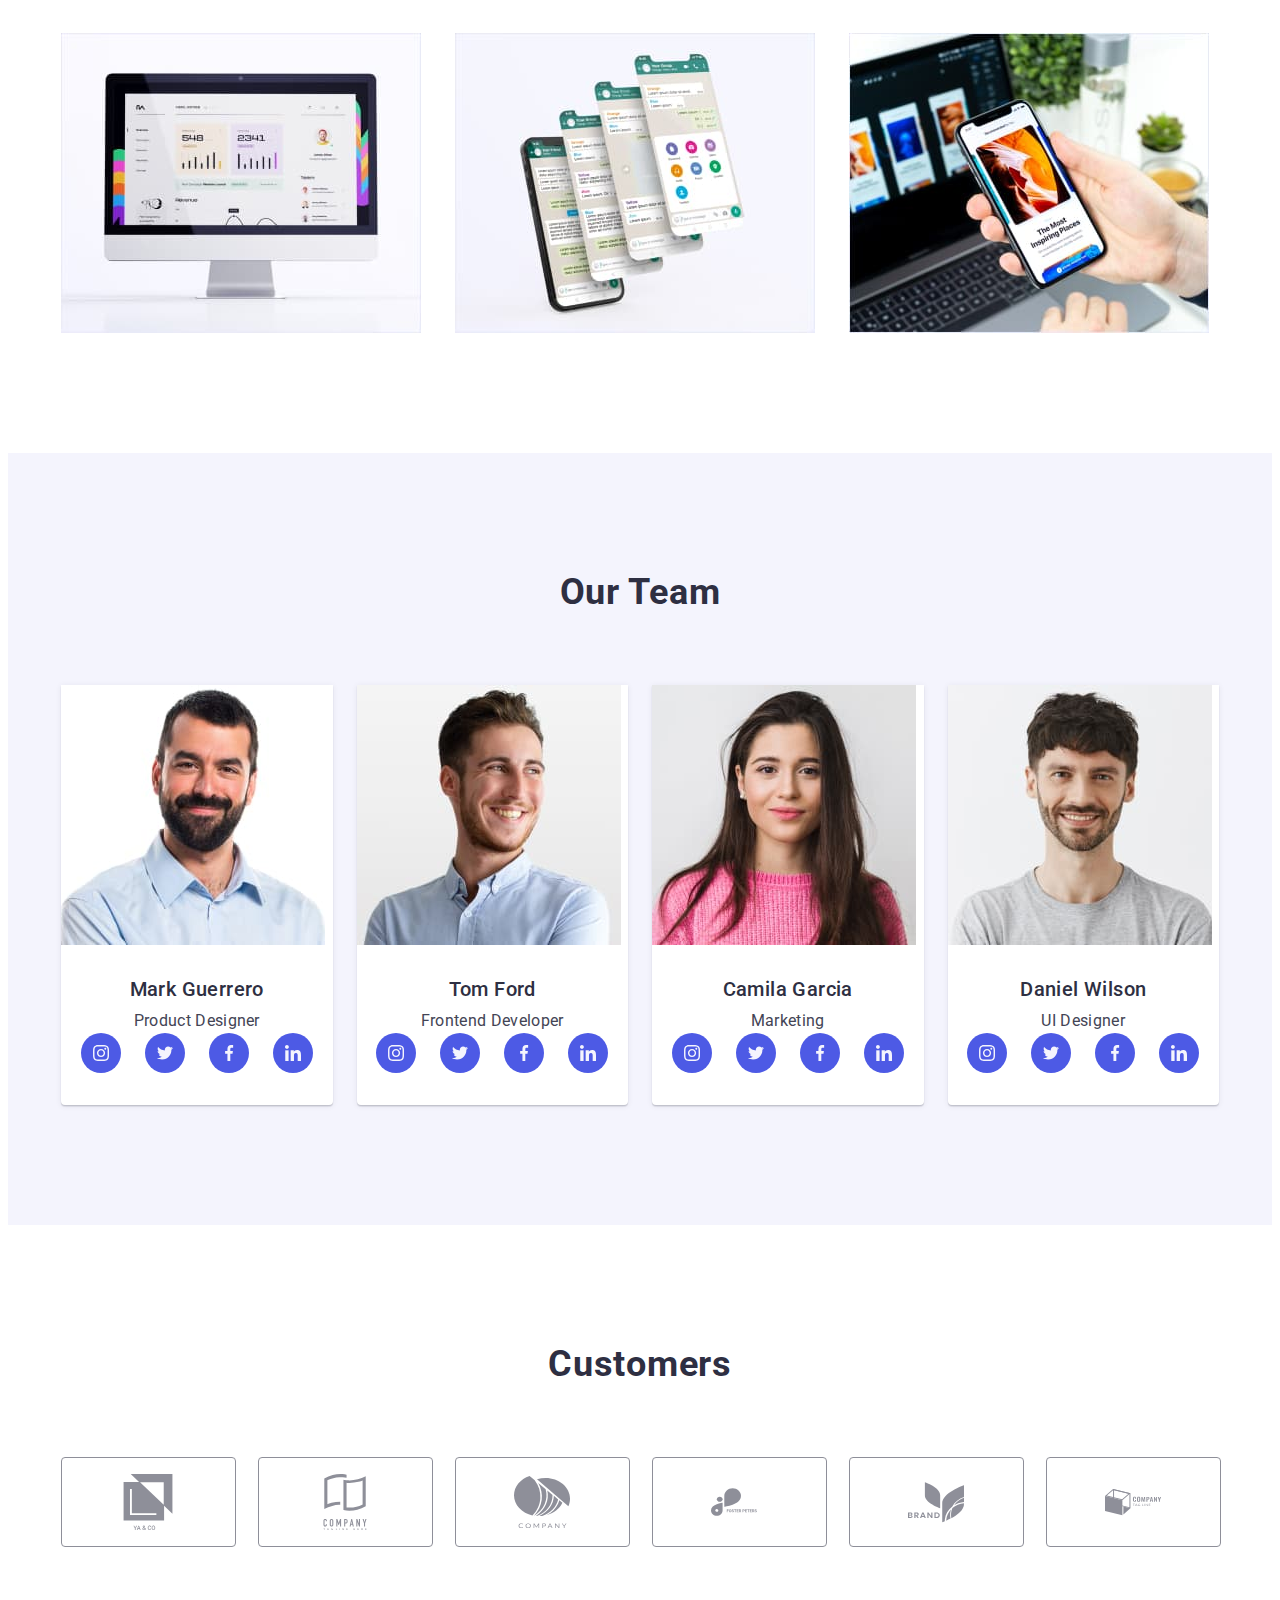
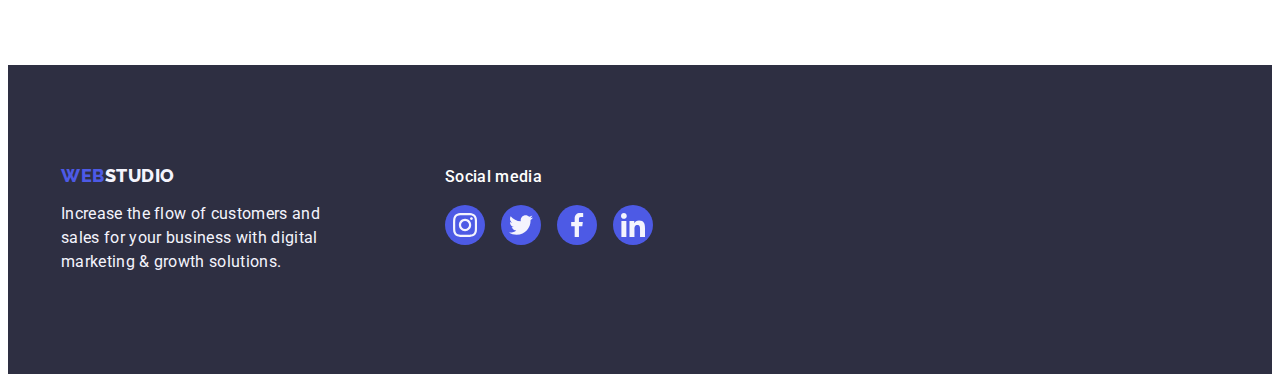
==== commit f135c10f: "7" ====
--- a/index.html
+++ b/index.html
@@ -41,7 +41,7 @@
                 >info@devstudio.com</a
               >
             </li>
-            <li>
+            <li class="adress_list_item">
               <a href="tel:+110001111111" class="icontact link"
                 >+11 (000) 111-11-11</a
               >
@@ -169,7 +169,7 @@
                   </li>
                   <li class="social_networks_item">
                     <a class="social_networks_link">
-                      <svg class="social_networks_item" width="16" height="16">
+                      <svg class="team_list_icon" width="16" height="16">
                         <use href="./images/icons.svg#icon-twitter-1-1"></use>
                       </svg>
                     </a>
@@ -183,7 +183,7 @@
                   </li>
                   <li class="social_networks_item">
                     <a class="social_networks_link">
-                      <svg class="social_networks_icon" width="16" height="16">
+                      <svg class="team_list_icon" width="16" height="16">
                         <use href="./images/icons.svg#icon-linkedin-1"></use>
                       </svg>
                     </a>
@@ -211,7 +211,7 @@
                   </li>
                   <li class="social_networks_item">
                     <a class="social_networks_link">
-                      <svg class="social_networks_item" width="16" height="16">
+                      <svg class="team_list_icon" width="16" height="16">
                         <use href="./images/icons.svg#icon-twitter-1-1"></use>
                       </svg>
                     </a>
@@ -225,7 +225,7 @@
                   </li>
                   <li class="social_networks_item">
                     <a class="social_networks_link">
-                      <svg class="social_networks_icon" width="16" height="16">
+                      <svg class="team_list_icon" width="16" height="16">
                         <use href="./images/icons.svg#icon-linkedin-1"></use>
                       </svg>
                     </a>
@@ -253,7 +253,7 @@
                   </li>
                   <li class="social_networks_item">
                     <a class="social_networks_link">
-                      <svg class="social_networks_item" width="16" height="16">
+                      <svg class="team_list_icon" width="16" height="16">
                         <use href="./images/icons.svg#icon-twitter-1-1"></use>
                       </svg>
                     </a>
@@ -267,7 +267,7 @@
                   </li>
                   <li class="social_networks_item">
                     <a class="social_networks_link">
-                      <svg class="social_networks_icon" width="16" height="16">
+                      <svg class="team_list_icon" width="16" height="16">
                         <use href="./images/icons.svg#icon-linkedin-1"></use>
                       </svg>
                     </a>
@@ -295,7 +295,7 @@
                   </li>
                   <li class="social_networks_item">
                     <a href="" class="social_networks_link">
-                      <svg class="social_networks_item" width="16" height="16">
+                      <svg class="team_list_icon" width="16" height="16">
                         <use href="./images/icons.svg#icon-twitter-1-1"></use>
                       </svg>
                     </a>
@@ -309,7 +309,7 @@
                   </li>
                   <li class="social_networks_item">
                     <a href="" class="social_networks_link">
-                      <svg class="social_networks_icon" width="16" height="16">
+                      <svg class="team_list_icon" width="16" height="16">
                         <use href="./images/icons.svg#icon-linkedin-1"></use>
                       </svg>
                     </a>
@@ -326,37 +326,37 @@
           <ul class="customers_list">
             <li class="customers_list_item">
               <a href="" class="customers_list_link"
-                ><svg class="" width="104" height="56">
+                ><svg class="customers_list_icon" width="104" height="56">
                   <use href="./images/icons.svg#icon-group"></use></svg
               ></a>
             </li>
             <li class="customers_list_item">
               <a href="" class="customers_list_link"
-                ><svg class="" width="104" height="56">
+                ><svg class="customers_list_icon" width="104" height="56">
                   <use href="./images/icons.svg#icon-group-2"></use></svg
               ></a>
             </li>
             <li class="customers_list_item">
               <a href="" class="customers_list_link"
-                ><svg class="" width="104" height="56">
+                ><svg class="customers_list_icon" width="104" height="56">
                   <use href="./images/icons.svg#icon-group-3"></use></svg
               ></a>
             </li>
             <li class="customers_list_item">
               <a href="" class="customers_list_link"
-                ><svg class="" width="104" height="56">
+                ><svg class="customers_list_icon" width="104" height="56">
                   <use href="./images/icons.svg#icon-group-4"></use></svg
               ></a>
             </li>
             <li class="customers_list_item">
               <a href="" class="customers_list_link"
-                ><svg class="" width="104" height="56">
+                ><svg class="customers_list_icon" width="104" height="56">
                   <use href="./images/icons.svg#icon-group-5"></use></svg
               ></a>
             </li>
             <li class="customers_list_item">
               <a href="" class="customers_list_link"
-                ><svg class="" width="104" height="56">
+                ><svg class="customers_list_icon" width="104" height="56">
                   <use href="./images/icons.svg#icon-group-6"></use></svg
               ></a>
             </li>
@@ -380,28 +380,28 @@
           <ul class="footer_list">
             <li class="footer_list_item">
               <a class="footer_list_link">
-              <svg class="" width="16" height="16">
+              <svg class="footer_list_icon" width="24" height="24">
                 <use href="./images/icons.svg#icon-instagram-2-1"></use>
               </svg>
             </a>
             </li>
             <li class="footer_list_item">
               <a class="footer_list_link">
-              <svg class="" width="16" height="16">
+              <svg class="footer_list_icon" width="24" height="24">
                 <use href="./images/icons.svg#icon-twitter-1-1"></use>
               </svg>
             </a>
             </li>
             <li class="footer_list_item">
               <a class="footer_list_link">
-              <svg class="" width="16" height="16">
+              <svg class="footer_list_icon" width="24" height="24">
                 <use href="./images/icons.svg#icon-facebook-1"></use>
               </svg>
             </a>
             </li>
             <li class="footer_list_item">
               <a class="footer_list_link">
-              <svg class="" width="16" height="16">
+              <svg class="footer_list_icon" width="24" height="24">
                 <use href="./images/icons.svg#icon-linkedin-1"></use>
               </svg>
             </a>
--- a/css/styles.css
+++ b/css/styles.css
@@ -66,8 +66,8 @@
   display: block;
   position: relative;
   color: var(--focushover-color);
-  color: 250ms cubic-bezier(0.4, 0, 0.2, 1);
-  color: 250ms cubic-bezier(0.4, 0, 0.2, 1);
+  transition: color 250ms cubic-bezier(0.4, 0, 0.2, 1);
+  
 }
 
 .astudio::after {
@@ -151,6 +151,7 @@
   border-radius: 4px;
   margin-left: auto;
   margin-right: auto;
+  transition: background-color 250ms cubic-bezier(0.4, 0, 0.2, 1);
 }
 
 .pluses {
@@ -411,6 +412,7 @@
 
 .address_list_item {
   flex-basis: calc((100% - 40px) / 2);
+  transition:  color 250ms cubic-bezier(0.4, 0, 0.2, 1);
 }
 
 .header-container {
@@ -559,6 +561,8 @@
   border: 1px solid rgba(0, 0, 0, 0.1);
   cursor: pointer;
   transition: background-color 250ms cubic-bezier(0.4, 0, 0.2, 1), border 250ms cubic-bezier(0.4, 0, 0.2, 1);
+  width: 24px;
+  height: 24px;
 }
 
 .modal-btn:hover{background-color: var(--focushover-color); border: none;}
@@ -593,6 +597,7 @@
   display: flex;
   align-items: center;
   justify-content: center;
+  transition: background-color 250ms cubic-bezier(0.4, 0, 0.2, 1);
 }
 
 .social_networks_link:hover {
@@ -626,6 +631,7 @@
   align-items: center;
   justify-content: center;
   color: var(--customers_link-color);
+  transition: border-color 250ms cubic-bezier(0.4, 0, 0.2, 1), color 250ms cubic-bezier(0.4, 0, 0.2, 1)
 }
 
 .customers_list_link:hover {
@@ -637,6 +643,8 @@
   border-color: var(--focushover-color);
   color: var(--focushover-color);
 }
+
+.customers_list_icon{fill: currentColor;}
 
 .footer_container {
   display: flex;
@@ -674,6 +682,7 @@
   display: flex;
   align-items: center;
   justify-content: center;
+  transition: background-color 250ms cubic-bezier(0.4, 0, 0.2, 1);
 }
 
 .footer_list_link:hover {
@@ -683,3 +692,7 @@
 .footer_list_link:focus {
   background-color: var(--footer_link_color);
 }
+
+.footer_list_icon{fill: var(--button-background-color);}
+
+.is-hidden{visibility: hidden;}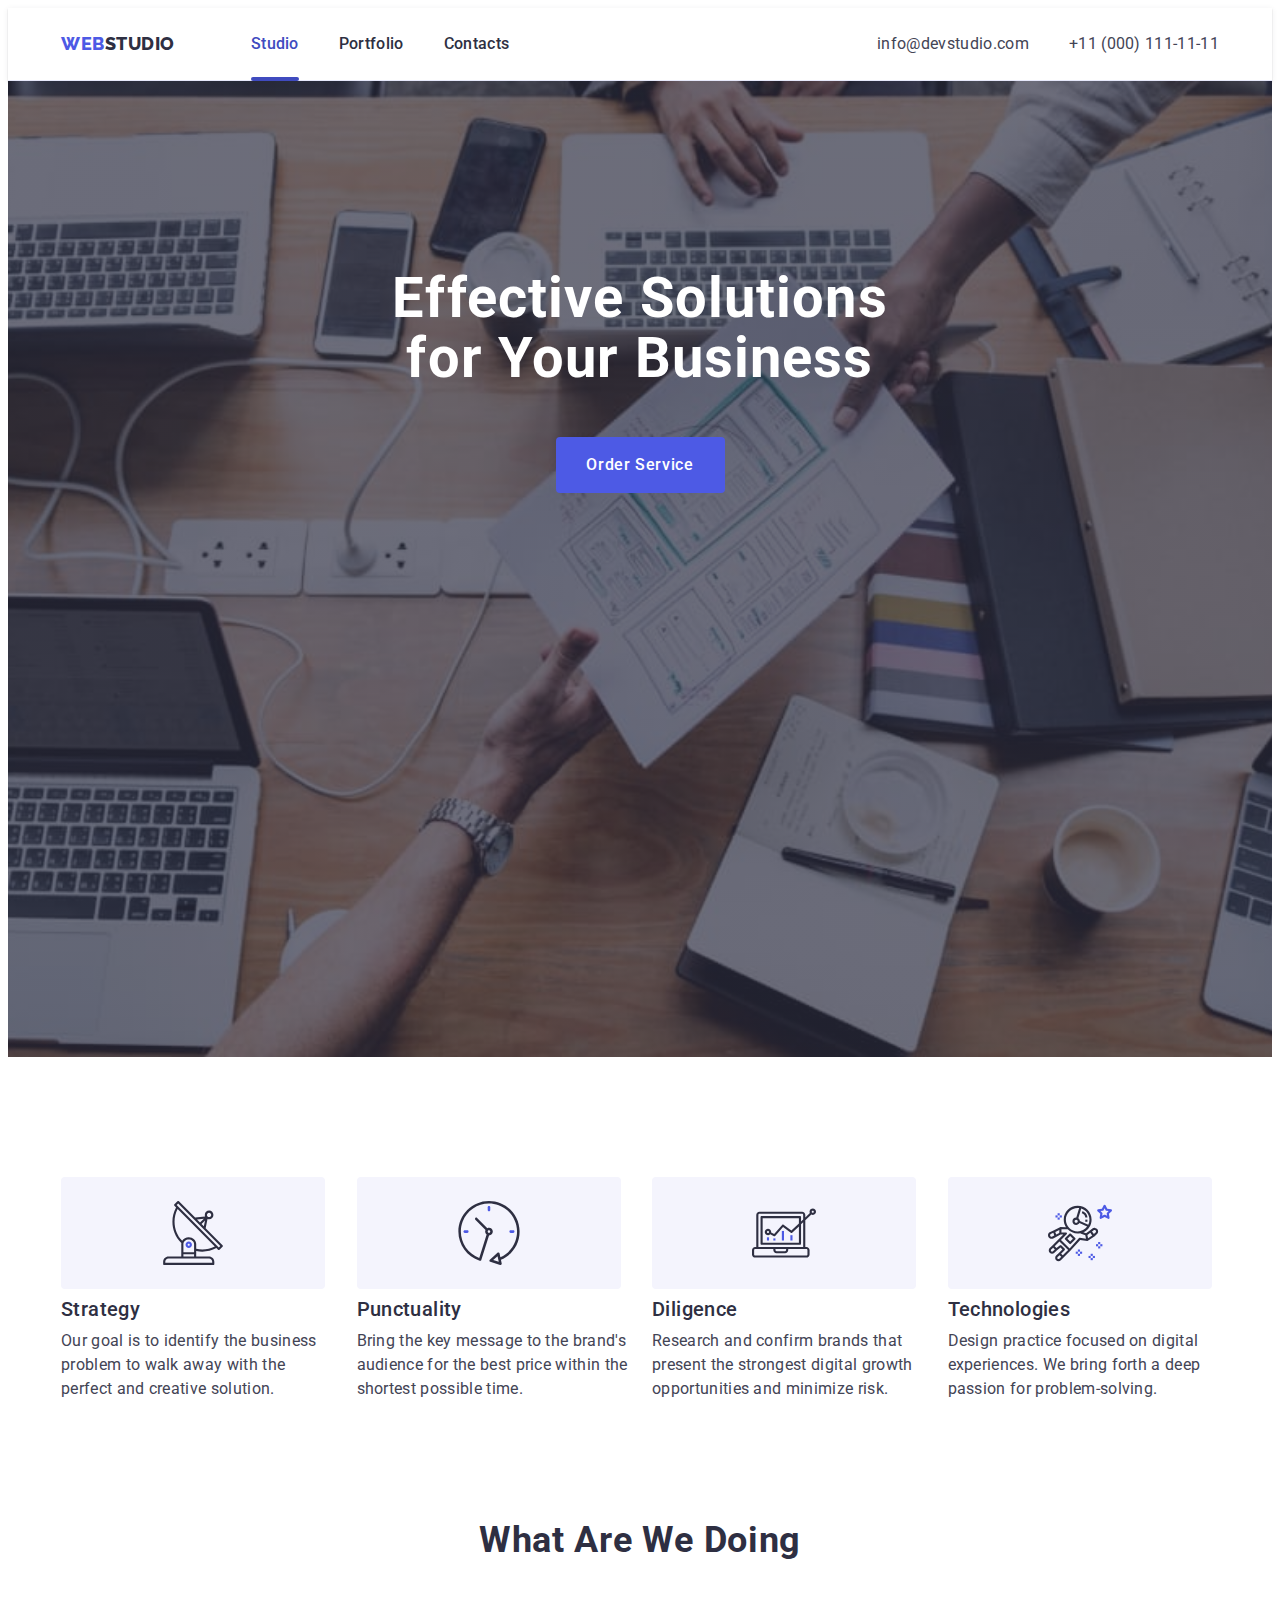
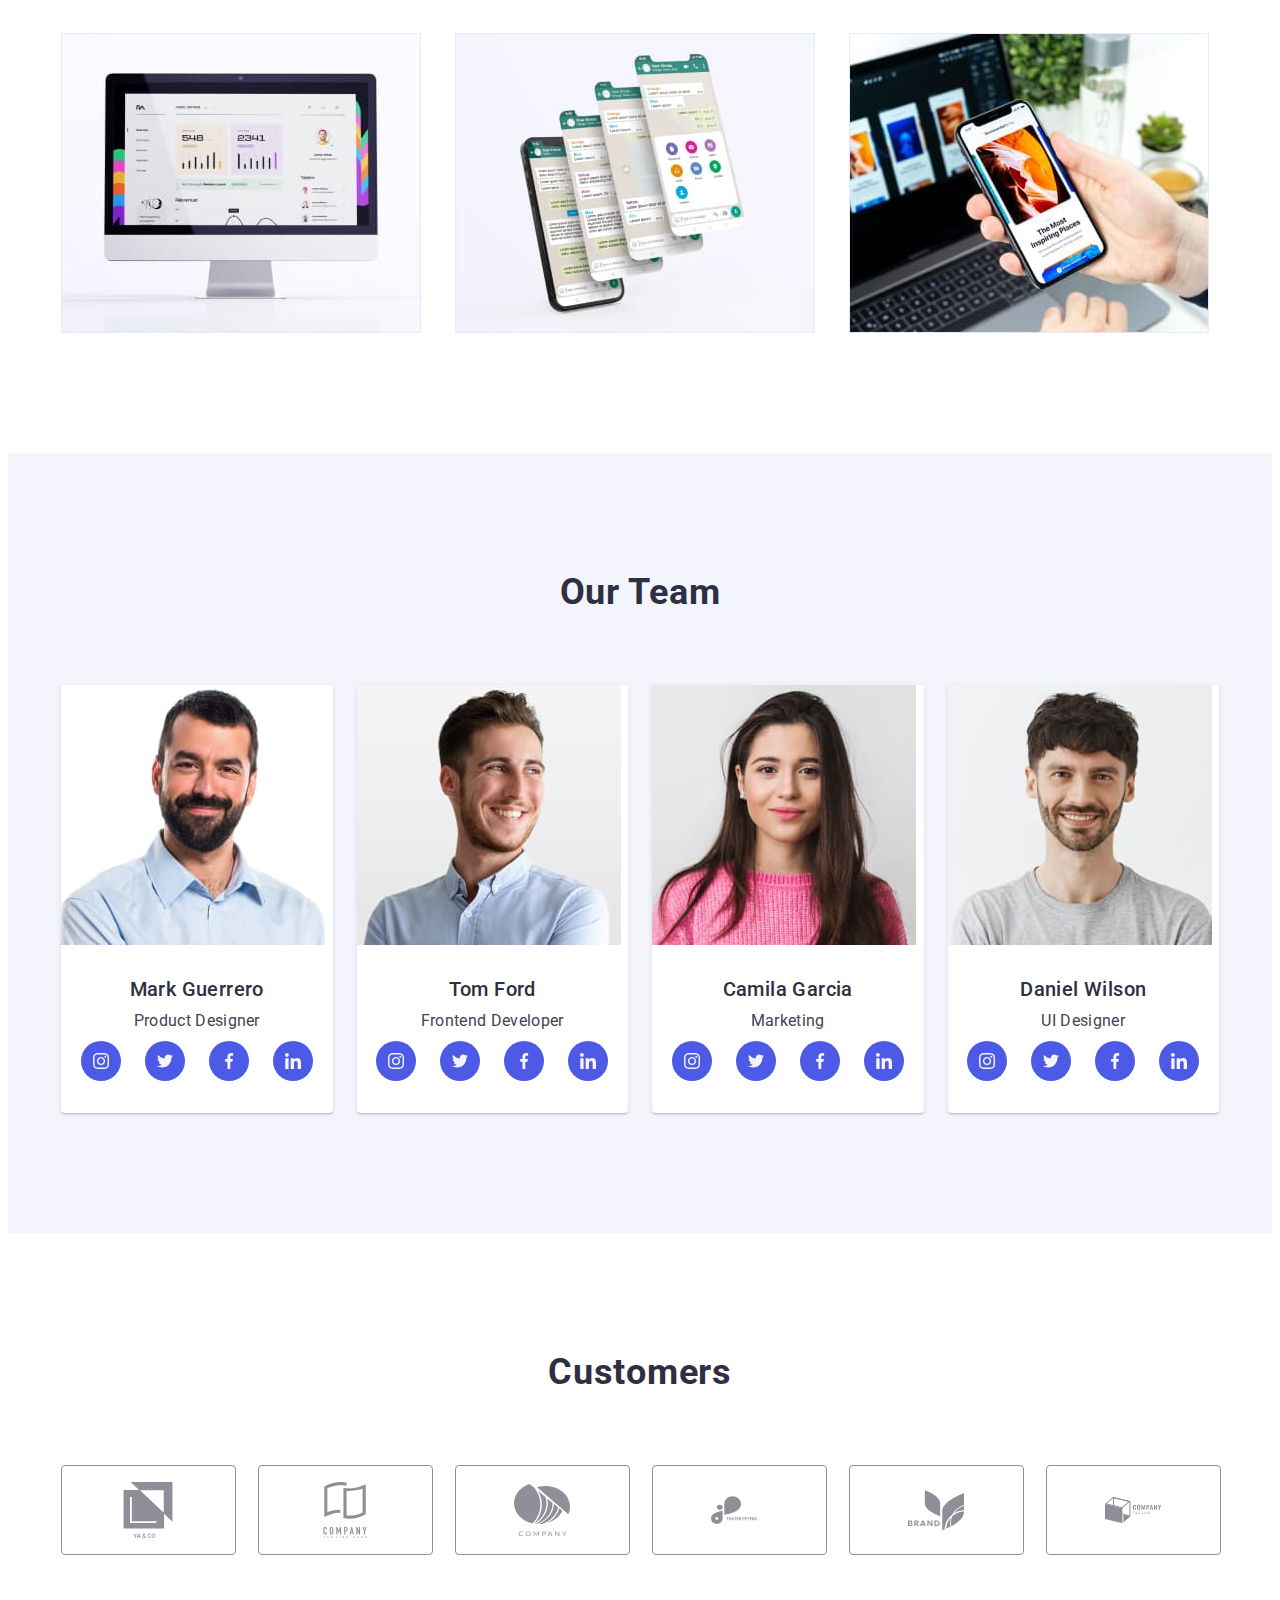
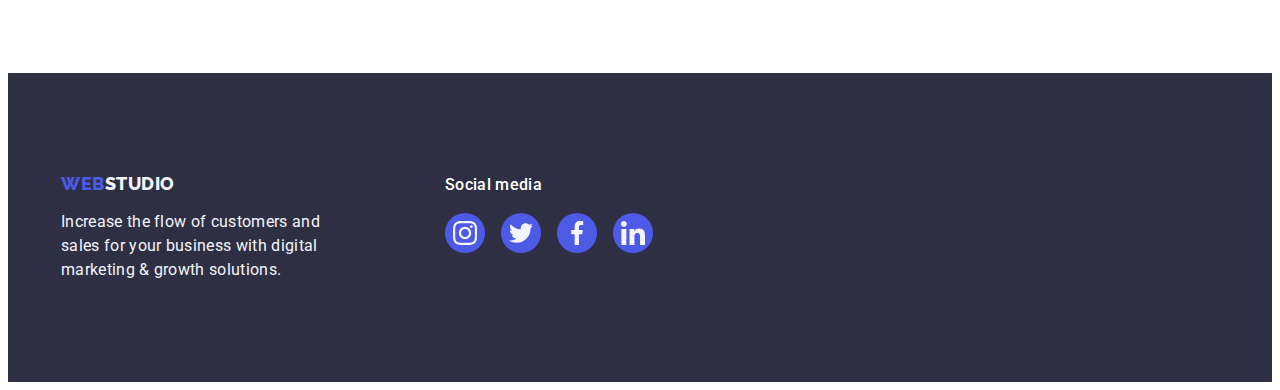
==== commit fa43546d: "5" ====
--- a/index.html
+++ b/index.html
@@ -27,7 +27,7 @@
             >Web<span class="studio">Studio</span></a
           >
           <ul class="list studio_list">
-            <li><a href="./index.html" class="astudio link">Studio</a></li>
+            <li><a href="./index.html" class="astudio link current">Studio</a></li>
             <li>
               <a href="./portfolio.html" class="astudio link">Portfolio</a>
             </li>
--- a/css/styles.css
+++ b/css/styles.css
@@ -38,14 +38,18 @@
   display: block;
 }
 
+.card_link{box-shadow: 250ms cubic-bezier(0.4, 0, 0.2, 1); }
+
 .link:hover {
   box-shadow: 0px 1px 6px rgba(46, 47, 66, 0.08),
     0px 1px 1px rgba(46, 47, 66, 0.16), 0px 2px 1px rgba(46, 47, 66, 0.08);
+     transform: translateY(0%);
 }
 
 .link:focus {
   box-shadow: 0px 1px 6px rgba(46, 47, 66, 0.08),
     0px 1px 1px rgba(46, 47, 66, 0.16), 0px 2px 1px rgba(46, 47, 66, 0.08);
+    transform: translateY(0%)
 }
 
 .studio {
@@ -65,12 +69,11 @@
   padding: 24px 0;
   display: block;
   position: relative;
-  color: var(--focushover-color);
   transition: color 250ms cubic-bezier(0.4, 0, 0.2, 1);
   
 }
 
-.astudio::after {
+.astudio.current::after {
   content: "";
   position: absolute;
   left: 0;
@@ -78,6 +81,7 @@
   height: 4px;
   background-color: var(--focushover-color);
   border-radius: 2px;
+  width: 100%
 }
 
 .astudio:focus {
@@ -273,6 +277,7 @@
   padding: 12px 24px;
   border: 1px solid var(--button-color);
   border-radius: 4px;
+  transition:  color 250ms cubic-bezier(0.4, 0, 0.2, 1), background-color 250ms cubic-bezier(0.4, 0, 0.2, 1), border-color 250ms cubic-bezier(0.4, 0, 0.2, 1), box-shadow 250ms cubic-bezier(0.4, 0, 0.2, 1); 
 }
 
 .button:focus {
@@ -297,6 +302,7 @@
   letter-spacing: 0.02em;
   color: var(--section-color);
   padding: 24px 0;
+  transition:  color 250ms cubic-bezier(0.4, 0, 0.2, 1)
 }
 
 .icontact:hover {
@@ -573,7 +579,7 @@
 
 .modal-button_icon:focus{fill: var(--white-color)}
 
-.modal-button:hover{fill: var(--white-color)}
+.modal-button_icon:hover{fill: var(--white-color)}
 
 
 
@@ -582,6 +588,7 @@
   display: flex;
   justify-content: center;
   gap: 24px;
+  margin-top: 8px;
 }
 
 .social_networks_item {
@@ -695,4 +702,10 @@
 
 .footer_list_icon{fill: var(--button-background-color);}
 
-.is-hidden{visibility: hidden;}+.is-hidden{visibility: hidden;}
+
+.window_container{position: relative; overflow: hidden; }
+
+.window_paragraph{position:absolute; top:0; font-size: 16px; line-height: 1.5; letter-spacing: 0.02em; color: var(--button-background-color); padding: 40px 32px; background-color: var(--primary-color); height:100%; width: 100%;  transform: translateY(100%);  transition: transform 250ms cubic-bezier(0.4, 0, 0.2, 1)}
+
+.astudio.current{color: var(--focushover-color)}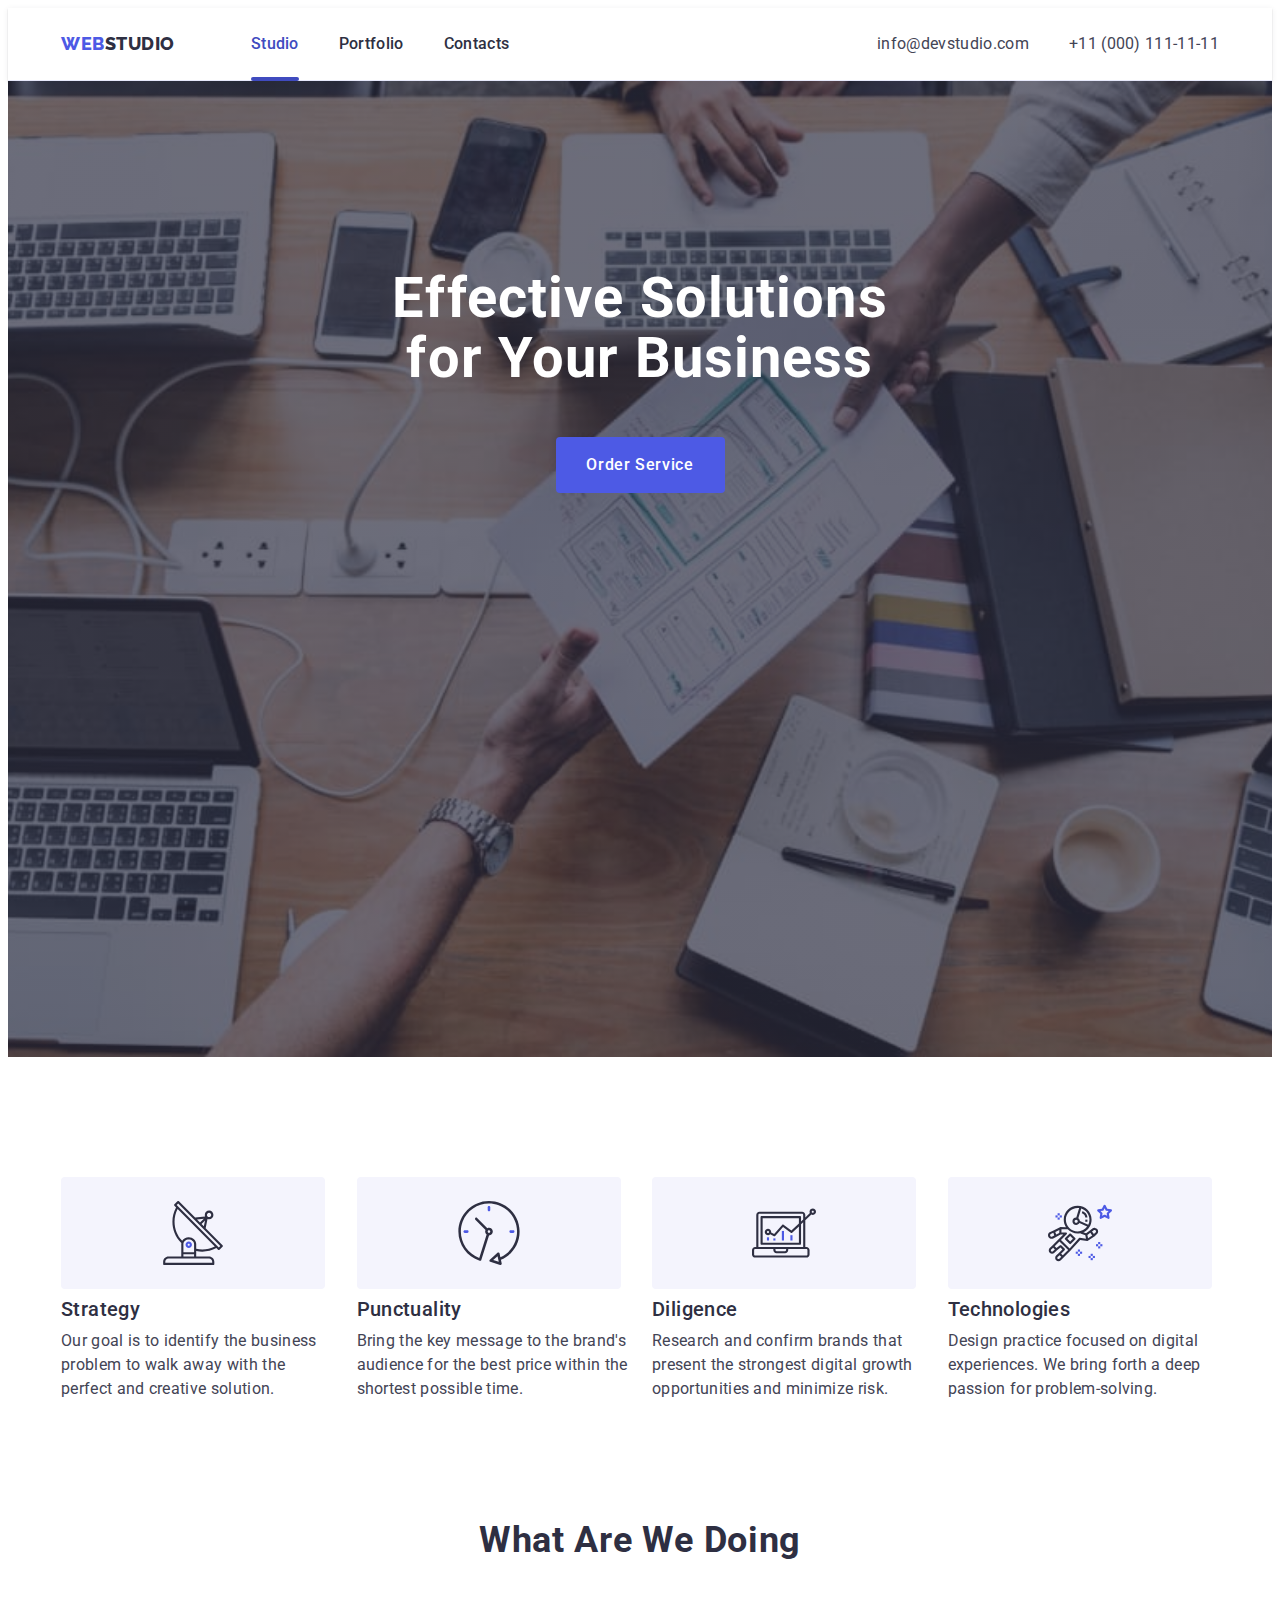
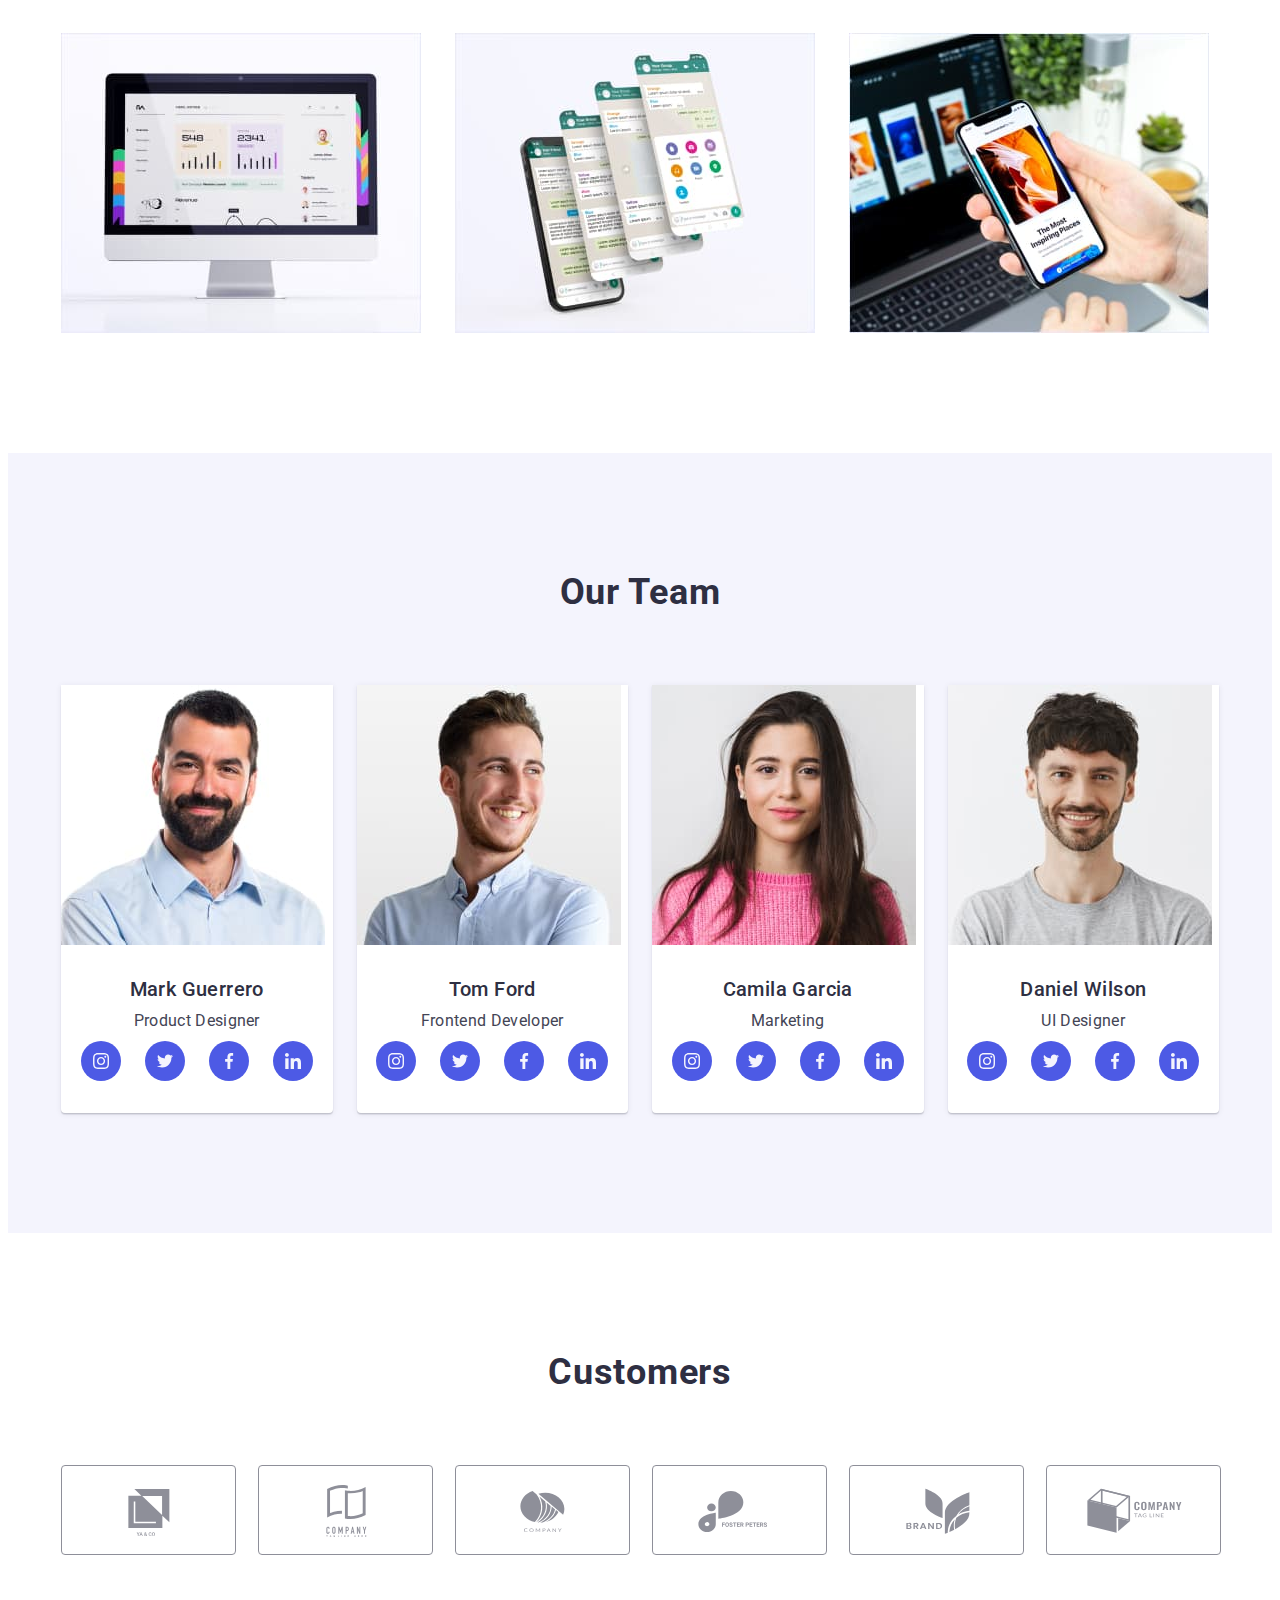
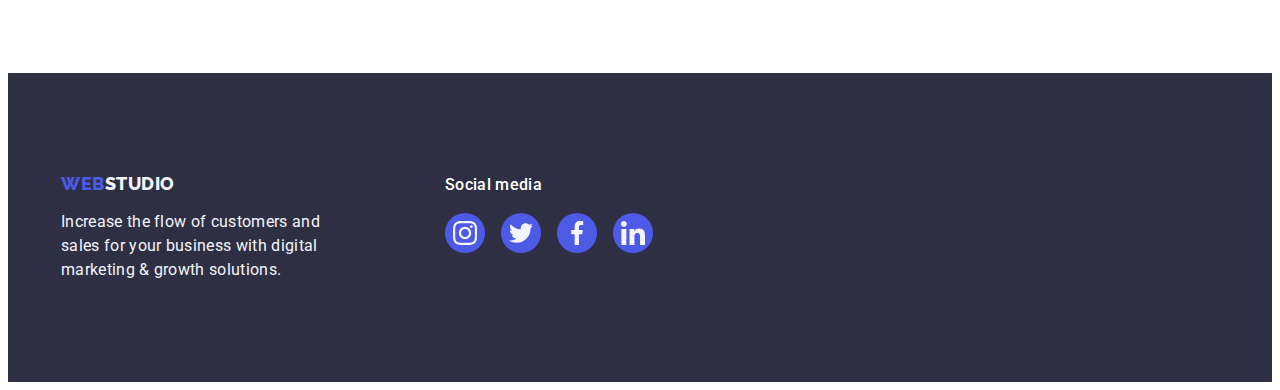
==== commit 275e1388: "1" ====
--- a/index.html
+++ b/index.html
@@ -161,28 +161,28 @@
                 <p class="position">Product Designer</p>
                 <ul class="social_networks_list">
                   <li class="social_networks_item">
-                    <a class="social_networks_link">
+                    <a href="" class="social_networks_link">
                       <svg class="team_list_icon" width="16" height="16">
                         <use href="./images/icons.svg#icon-instagram-2-1"></use>
                       </svg>
                     </a>
                   </li>
                   <li class="social_networks_item">
-                    <a class="social_networks_link">
+                    <a href="" class="social_networks_link">
                       <svg class="team_list_icon" width="16" height="16">
                         <use href="./images/icons.svg#icon-twitter-1-1"></use>
                       </svg>
                     </a>
                   </li>
                   <li class="social_networks_item">
-                    <a class="social_networks_link">
+                    <a href="" class="social_networks_link">
                       <svg class="team_list_icon" width="16" height="16">
                         <use href="./images/icons.svg#icon-facebook-1"></use>
                       </svg>
                     </a>
                   </li>
                   <li class="social_networks_item">
-                    <a class="social_networks_link">
+                    <a href="" class="social_networks_link">
                       <svg class="team_list_icon" width="16" height="16">
                         <use href="./images/icons.svg#icon-linkedin-1"></use>
                       </svg>
@@ -203,28 +203,28 @@
                 <p class="position">Frontend Developer</p>
                 <ul class="social_networks_list">
                   <li class="social_networks_item">
-                    <a class="social_networks_link">
+                    <a href="" class="social_networks_link">
                       <svg class="team_list_icon" width="16" height="16">
                         <use href="./images/icons.svg#icon-instagram-2-1"></use>
                       </svg>
                     </a>
                   </li>
                   <li class="social_networks_item">
-                    <a class="social_networks_link">
+                    <a href="" class="social_networks_link">
                       <svg class="team_list_icon" width="16" height="16">
                         <use href="./images/icons.svg#icon-twitter-1-1"></use>
                       </svg>
                     </a>
                   </li>
                   <li class="social_networks_item">
-                    <a class="social_networks_link">
+                    <a href="" class="social_networks_link">
                       <svg class="team_list_icon" width="16" height="16">
                         <use href="./images/icons.svg#icon-facebook-1"></use>
                       </svg>
                     </a>
                   </li>
                   <li class="social_networks_item">
-                    <a class="social_networks_link">
+                    <a href="" class="social_networks_link">
                       <svg class="team_list_icon" width="16" height="16">
                         <use href="./images/icons.svg#icon-linkedin-1"></use>
                       </svg>
@@ -245,28 +245,28 @@
                 <p class="position">Marketing</p>
                 <ul class="social_networks_list">
                   <li class="social_networks_item">
-                    <a class="social_networks_link">
+                    <a href="" class="social_networks_link">
                       <svg class="team_list_icon" width="16" height="16">
                         <use href="./images/icons.svg#icon-instagram-2-1"></use>
                       </svg>
                     </a>
                   </li>
                   <li class="social_networks_item">
-                    <a class="social_networks_link">
+                    <a href="" class="social_networks_link">
                       <svg class="team_list_icon" width="16" height="16">
                         <use href="./images/icons.svg#icon-twitter-1-1"></use>
                       </svg>
                     </a>
                   </li>
                   <li class="social_networks_item">
-                    <a class="social_networks_link">
+                    <a href="" class="social_networks_link">
                       <svg class="team_list_icon" width="16" height="16">
                         <use href="./images/icons.svg#icon-facebook-1"></use>
                       </svg>
                     </a>
                   </li>
                   <li class="social_networks_item">
-                    <a class="social_networks_link">
+                    <a href="" class="social_networks_link">
                       <svg class="team_list_icon" width="16" height="16">
                         <use href="./images/icons.svg#icon-linkedin-1"></use>
                       </svg>
@@ -327,37 +327,37 @@
             <li class="customers_list_item">
               <a href="" class="customers_list_link"
                 ><svg class="customers_list_icon" width="104" height="56">
-                  <use href="./images/icons.svg#icon-group"></use></svg
-              ></a>
-            </li>
-            <li class="customers_list_item">
-              <a href="" class="customers_list_link"
-                ><svg class="customers_list_icon" width="104" height="56">
-                  <use href="./images/icons.svg#icon-group-2"></use></svg
-              ></a>
-            </li>
-            <li class="customers_list_item">
-              <a href="" class="customers_list_link"
-                ><svg class="customers_list_icon" width="104" height="56">
-                  <use href="./images/icons.svg#icon-group-3"></use></svg
-              ></a>
-            </li>
-            <li class="customers_list_item">
-              <a href="" class="customers_list_link"
-                ><svg class="customers_list_icon" width="104" height="56">
-                  <use href="./images/icons.svg#icon-group-4"></use></svg
-              ></a>
-            </li>
-            <li class="customers_list_item">
-              <a href="" class="customers_list_link"
-                ><svg class="customers_list_icon" width="104" height="56">
-                  <use href="./images/icons.svg#icon-group-5"></use></svg
-              ></a>
-            </li>
-            <li class="customers_list_item">
-              <a href="" class="customers_list_link"
-                ><svg class="customers_list_icon" width="104" height="56">
-                  <use href="./images/icons.svg#icon-group-6"></use></svg
+                  <use href="./images/icons.svg#icon-logo-3"></use></svg
+              ></a>
+            </li>
+            <li class="customers_list_item">
+              <a href="" class="customers_list_link"
+                ><svg class="customers_list_icon" width="104" height="56">
+                  <use href="./images/icons.svg#icon-logo-5"></use></svg
+              ></a>
+            </li>
+            <li class="customers_list_item">
+              <a href="" class="customers_list_link"
+                ><svg class="customers_list_icon" width="104" height="56">
+                  <use href="./images/icons.svg#icon-logo-6"></use></svg
+              ></a>
+            </li>
+            <li class="customers_list_item">
+              <a href="" class="customers_list_link"
+                ><svg class="customers_list_icon" width="104" height="56">
+                  <use href="./images/icons.svg#icon-logo"></use></svg
+              ></a>
+            </li>
+            <li class="customers_list_item">
+              <a href="" class="customers_list_link"
+                ><svg class="customers_list_icon" width="104" height="56">
+                  <use href="./images/icons.svg#icon-logo-1"></use></svg
+              ></a>
+            </li>
+            <li class="customers_list_item">
+              <a href="" class="customers_list_link"
+                ><svg class="customers_list_icon" width="104" height="56">
+                  <use href="./images/icons.svg#icon-logo-2"></use></svg
               ></a>
             </li>
           </ul>
@@ -379,28 +379,28 @@
           <p class="footer_paragraph">Social media</p>
           <ul class="footer_list">
             <li class="footer_list_item">
-              <a class="footer_list_link">
+              <a href="" class="footer_list_link">
               <svg class="footer_list_icon" width="24" height="24">
                 <use href="./images/icons.svg#icon-instagram-2-1"></use>
               </svg>
             </a>
             </li>
             <li class="footer_list_item">
-              <a class="footer_list_link">
+              <a href="" class="footer_list_link">
               <svg class="footer_list_icon" width="24" height="24">
                 <use href="./images/icons.svg#icon-twitter-1-1"></use>
               </svg>
             </a>
             </li>
             <li class="footer_list_item">
-              <a class="footer_list_link">
+              <a href="" class="footer_list_link">
               <svg class="footer_list_icon" width="24" height="24">
                 <use href="./images/icons.svg#icon-facebook-1"></use>
               </svg>
             </a>
             </li>
             <li class="footer_list_item">
-              <a class="footer_list_link">
+              <a href="" class="footer_list_link">
               <svg class="footer_list_icon" width="24" height="24">
                 <use href="./images/icons.svg#icon-linkedin-1"></use>
               </svg>
--- a/css/styles.css
+++ b/css/styles.css
@@ -38,19 +38,23 @@
   display: block;
 }
 
-.card_link{box-shadow: 250ms cubic-bezier(0.4, 0, 0.2, 1); }
-
-.link:hover {
+.card_link{transition: box-shadow 250ms cubic-bezier(0.4, 0, 0.2, 1); }
+
+.card_link:hover {
   box-shadow: 0px 1px 6px rgba(46, 47, 66, 0.08),
     0px 1px 1px rgba(46, 47, 66, 0.16), 0px 2px 1px rgba(46, 47, 66, 0.08);
      transform: translateY(0%);
 }
 
-.link:focus {
+.card_link:focus {
   box-shadow: 0px 1px 6px rgba(46, 47, 66, 0.08),
     0px 1px 1px rgba(46, 47, 66, 0.16), 0px 2px 1px rgba(46, 47, 66, 0.08);
     transform: translateY(0%)
 }
+
+.card_link:hover .window_paragraph{transform: translateY(0)}
+
+.card_link:focus .window_paragraph{transform: translateY(0)}
 
 .studio {
   color: var(--title-color);
@@ -158,6 +162,8 @@
   transition: background-color 250ms cubic-bezier(0.4, 0, 0.2, 1);
 }
 
+.hero-button:focus, .hero-button:hover{background-color: var(--focushover-color)}
+
 .pluses {
   padding: 120px 0;
 }
@@ -455,8 +461,7 @@
   width: calc((100% - 48px) / 3);
 }
 
-.card:hover {
-}
+
 
 .responsibilities_list {
   display: flex;
@@ -571,15 +576,15 @@
   height: 24px;
 }
 
-.modal-btn:hover{background-color: var(--focushover-color); border: none;}
-
-.modal-btn:focus{background-color: var(--focushover-color); border: none;}
-
-.modal-button_icon{ transition: fill 250ms cubic-bezier(0.4, 0, 0.2, 1);}
-
-.modal-button_icon:focus{fill: var(--white-color)}
-
-.modal-button_icon:hover{fill: var(--white-color)}
+.modal-btn:hover, .modal-btn:focus{background-color: var(--focushover-color); border: none;}
+
+
+.modal-btn_icon{ transition: fill 250ms cubic-bezier(0.4, 0, 0.2, 1);}
+
+.modal-btn:hover .modal-btn_icon, 
+.modal-btn:focus .modal-btn_icon{fill: var(--white-color)}
+
+
 
 
 
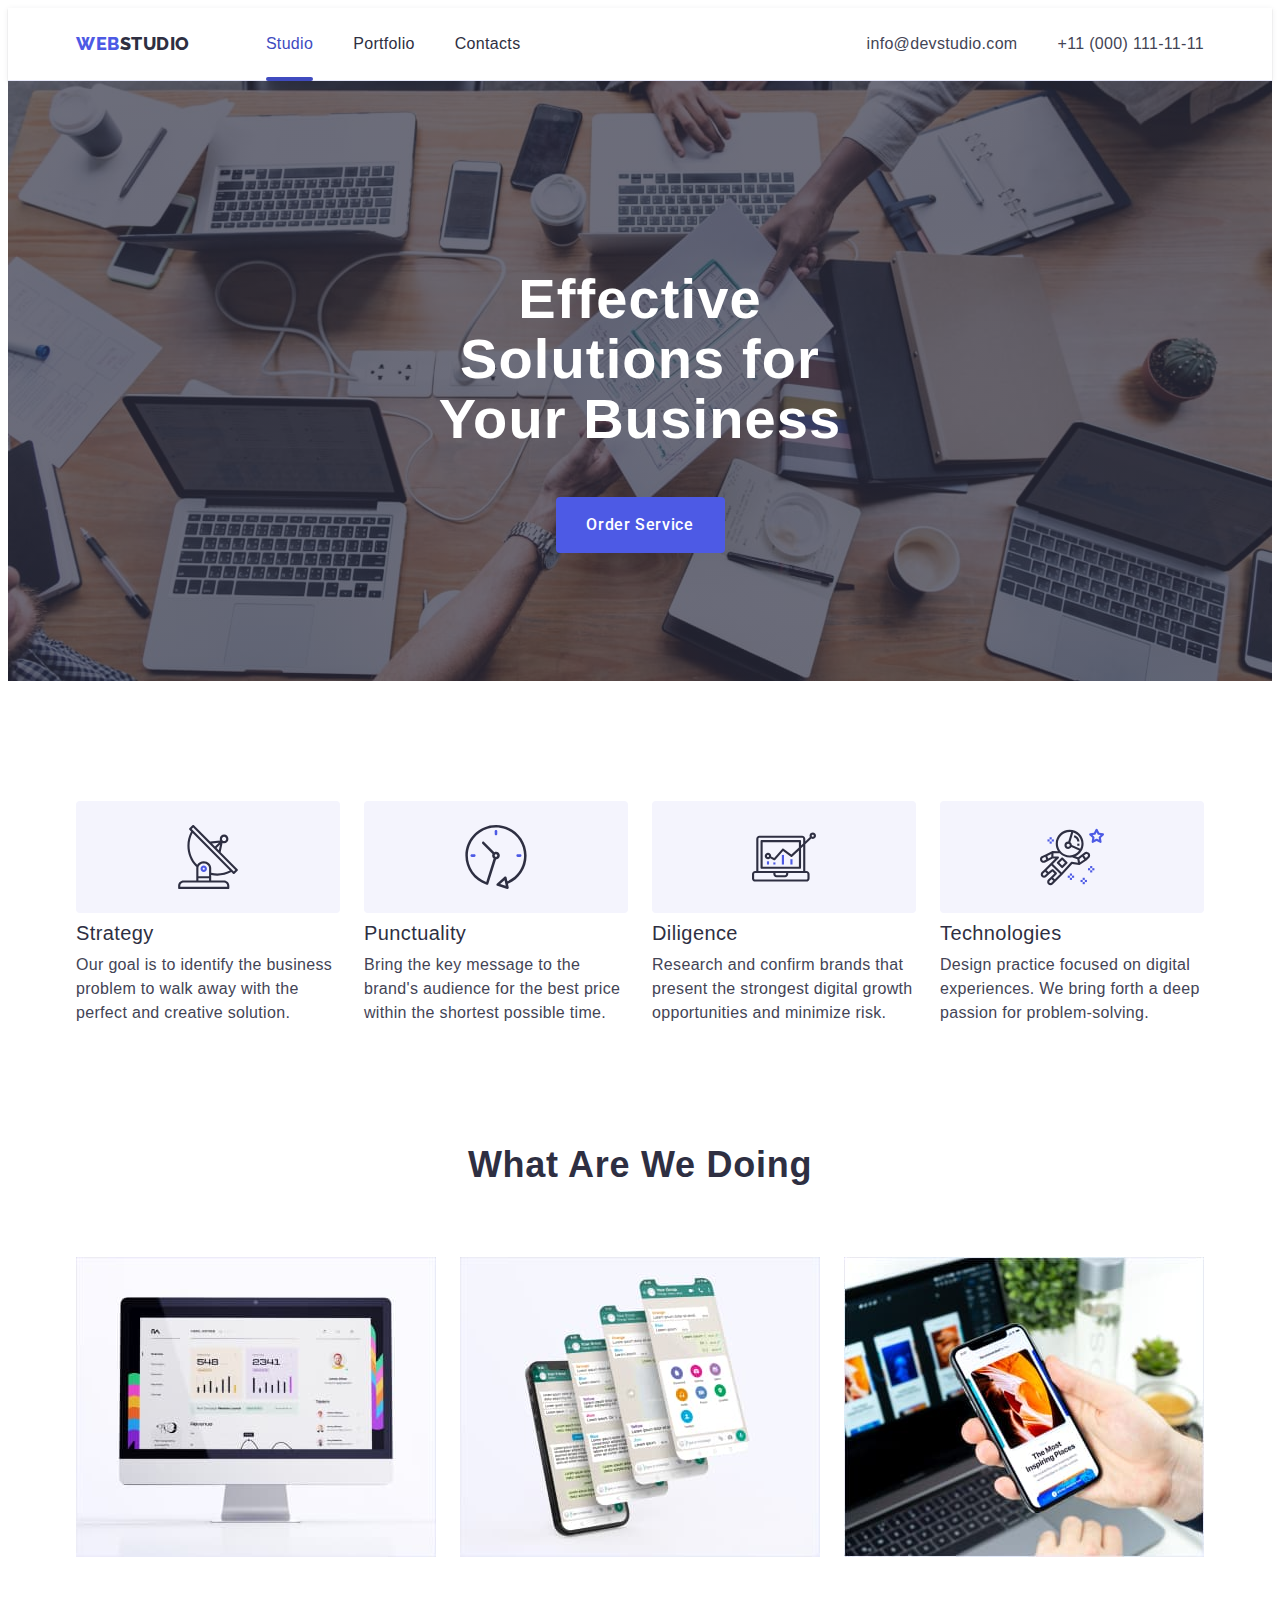
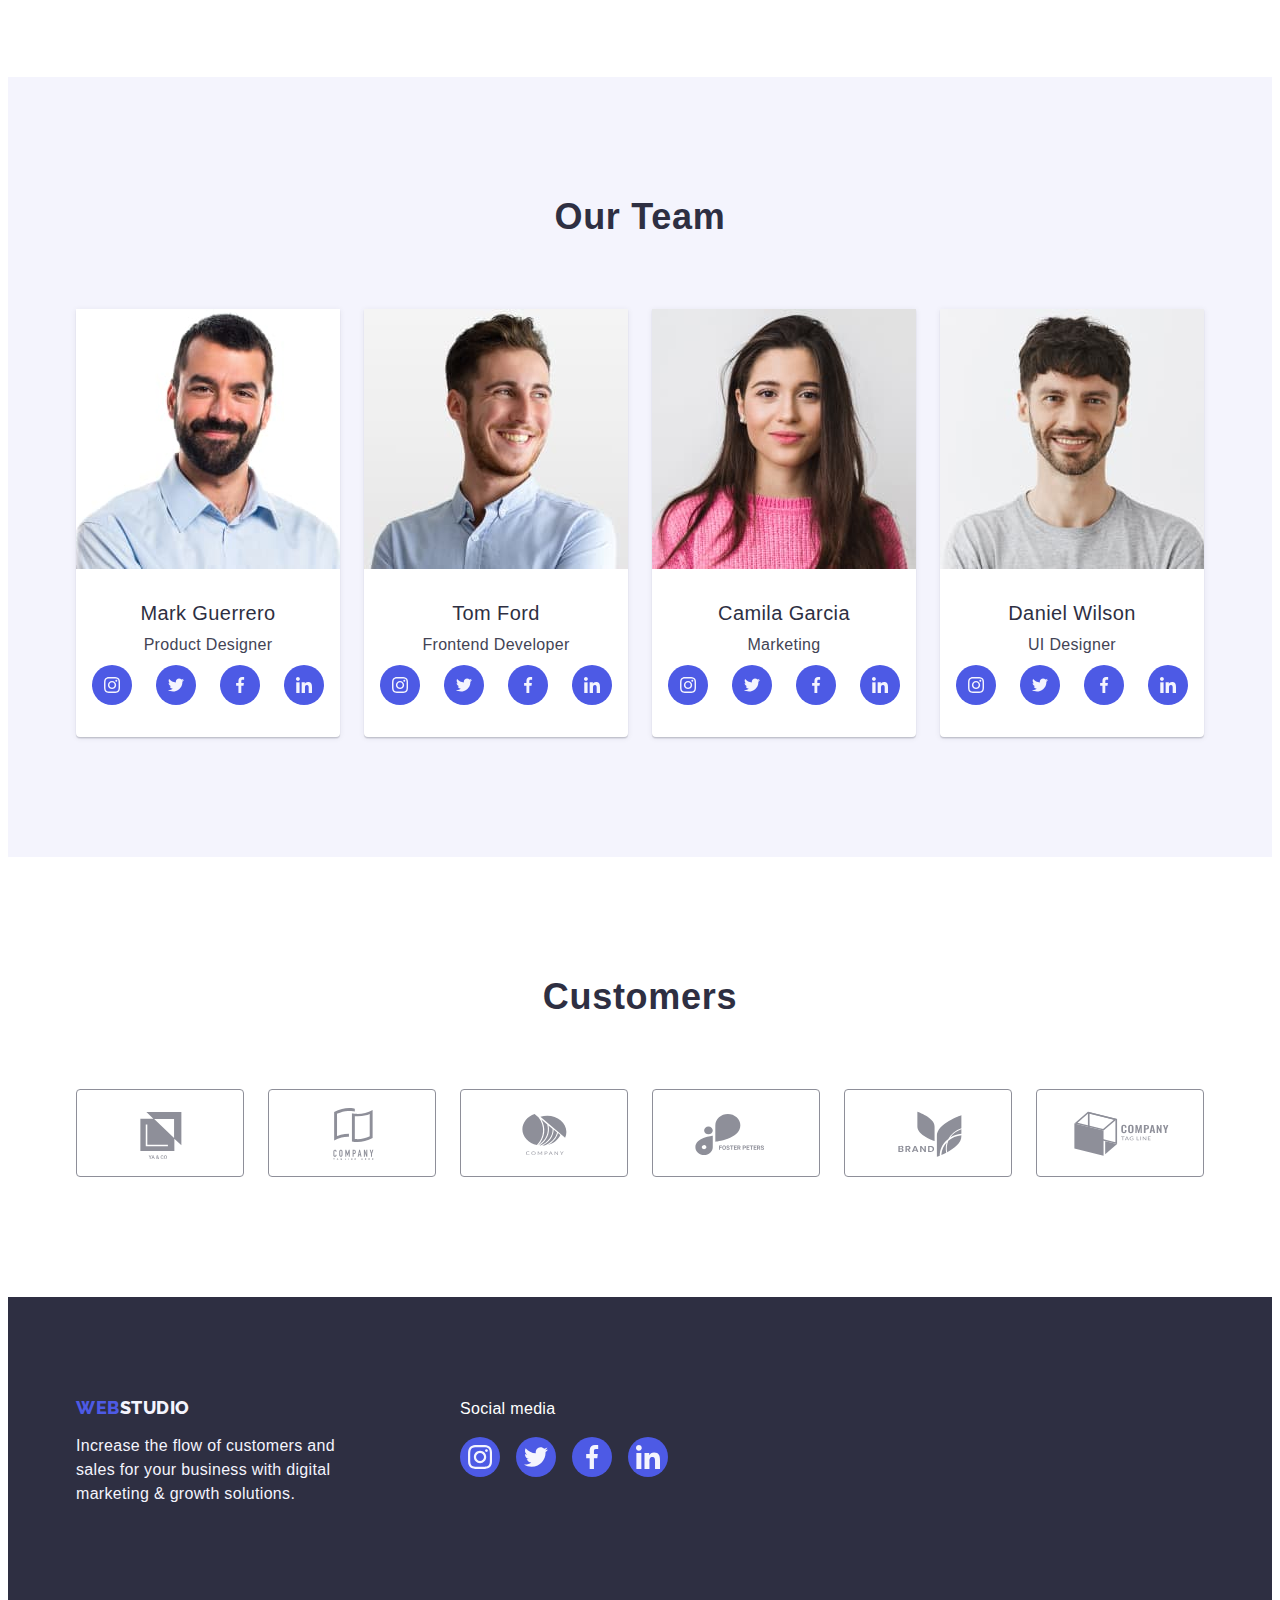
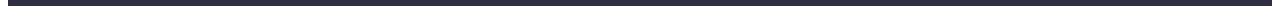
==== commit fdb75da9: "4" ====
--- a/index.html
+++ b/index.html
@@ -417,6 +417,43 @@
             <use href="./images/icons.svg#icon-close-black-18dp-2-1-1"></use>
           </svg>
         </button>
+        <form class="form" name="issue_report_form" autocomplete="off">
+          <label class="form-label">
+            Name
+            <input
+              class="form-input"
+              type="text"
+              name="name"            
+            />
+          </label>
+          <label class="form-label">
+            Phone
+            <input
+              class="form-input"
+              type="text"
+              name="phone"
+            />
+          </label>
+          <label class="form-label">
+            Email
+            <input
+              class="form-input"
+              type="text"
+              name="email"
+            />
+          </label>
+          <label class="form-label">
+            Comment
+            <input
+              class="form-input"
+              type="text"
+              name="comment"
+              placeholder="Text input"
+            />
+          </label>
+        
+          <button class="form-button" type="submit">Send</button>
+        </form>
       </div>
     </div>
     <script src="./js/modal.js"></script>
--- a/css/styles.css
+++ b/css/styles.css
@@ -713,4 +713,48 @@
 
 .window_paragraph{position:absolute; top:0; font-size: 16px; line-height: 1.5; letter-spacing: 0.02em; color: var(--button-background-color); padding: 40px 32px; background-color: var(--primary-color); height:100%; width: 100%;  transform: translateY(100%);  transition: transform 250ms cubic-bezier(0.4, 0, 0.2, 1)}
 
-.astudio.current{color: var(--focushover-color)}+.astudio.current{color: var(--focushover-color)}
+
+* {
+  box-sizing: border-box;
+}
+
+body {
+  font-family: sans-serif;
+  line-height: 1.5;
+  color: #212121;
+}
+
+input,
+textarea,
+button {
+  font-family: inherit;
+  line-height: inherit;
+}
+
+.form {
+  display: flex;
+  flex-direction: column;
+  gap: 12px;
+  padding: 8px;
+  border: 1px solid #212121;
+  max-width: 300px;
+}
+
+.form-button {
+  align-self: flex-start;
+}
+
+.form-input {
+  padding: 4px;
+  color: #212121;
+  border: 1px solid #212121;
+  border-radius: 4px;
+}
+
+.form-label {
+  display: flex;
+  flex-direction: column;
+}
+
+.form-input::placeholder {color: #616161}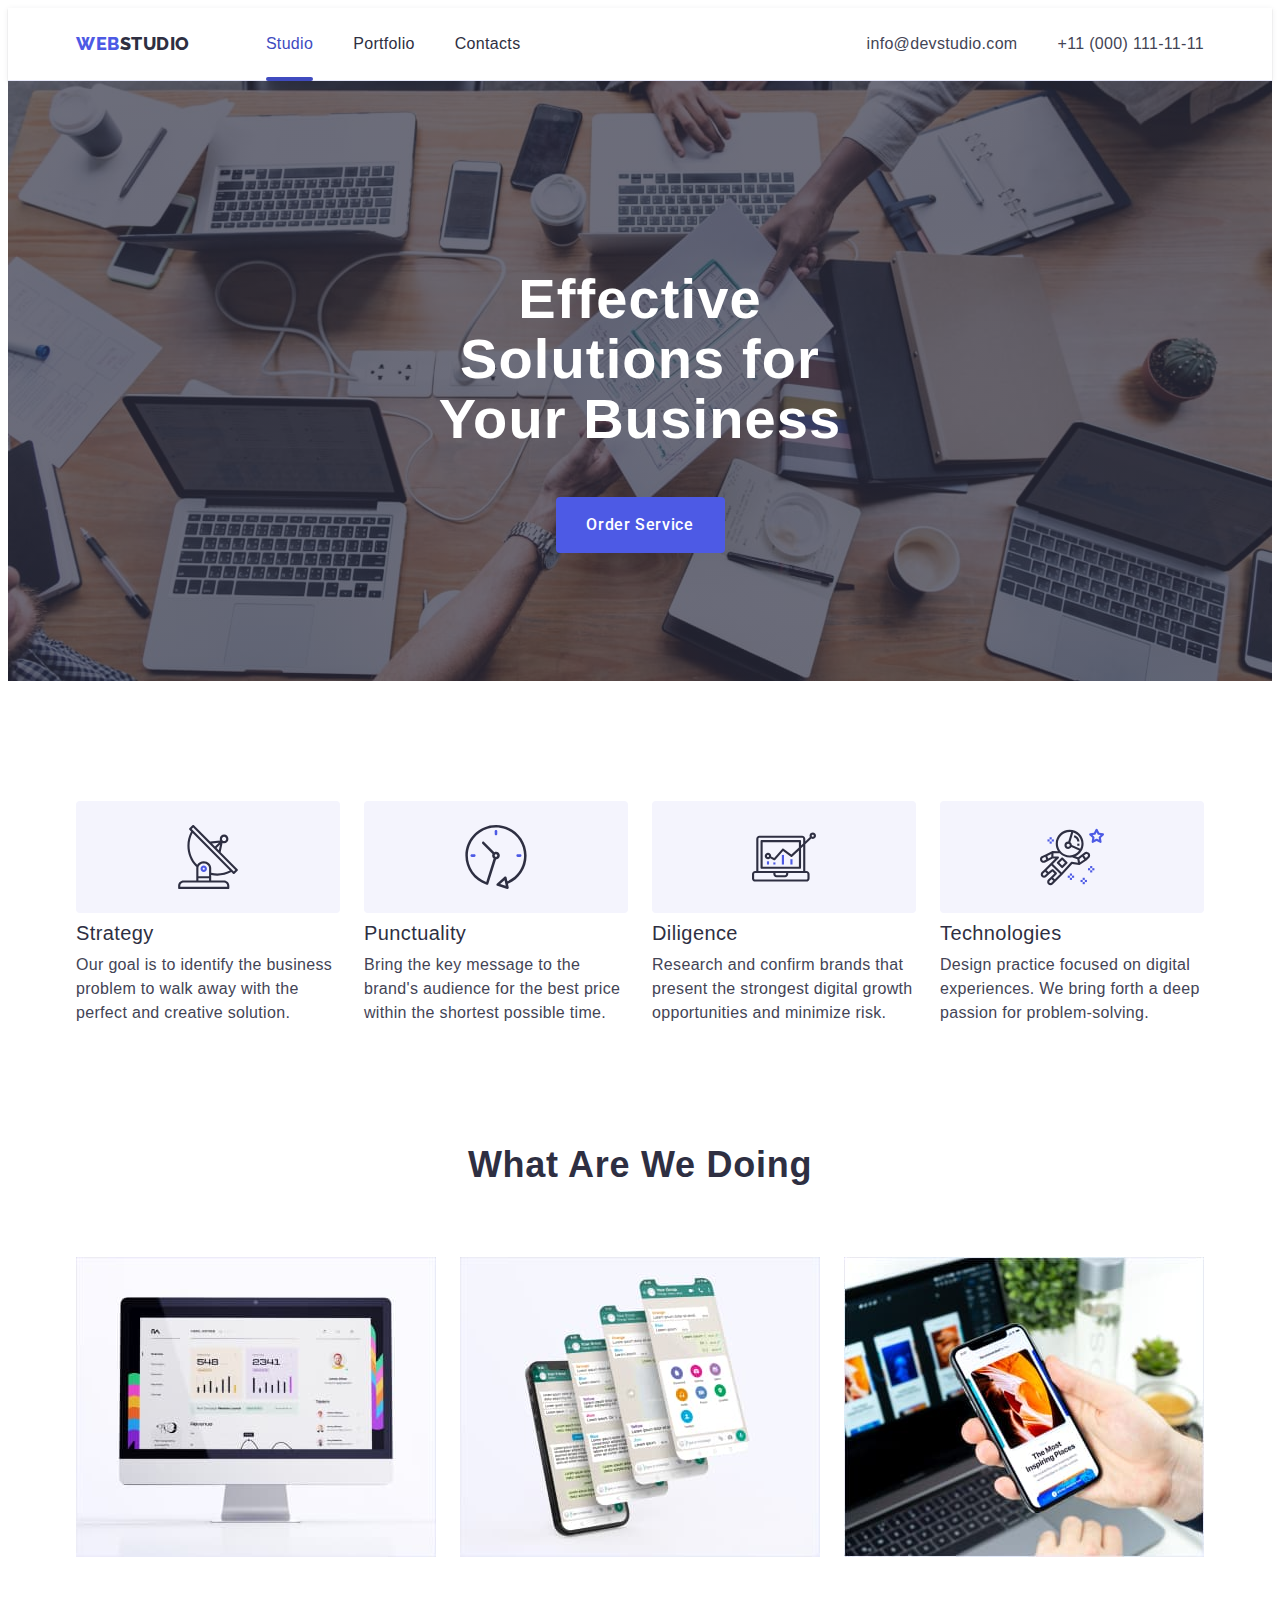
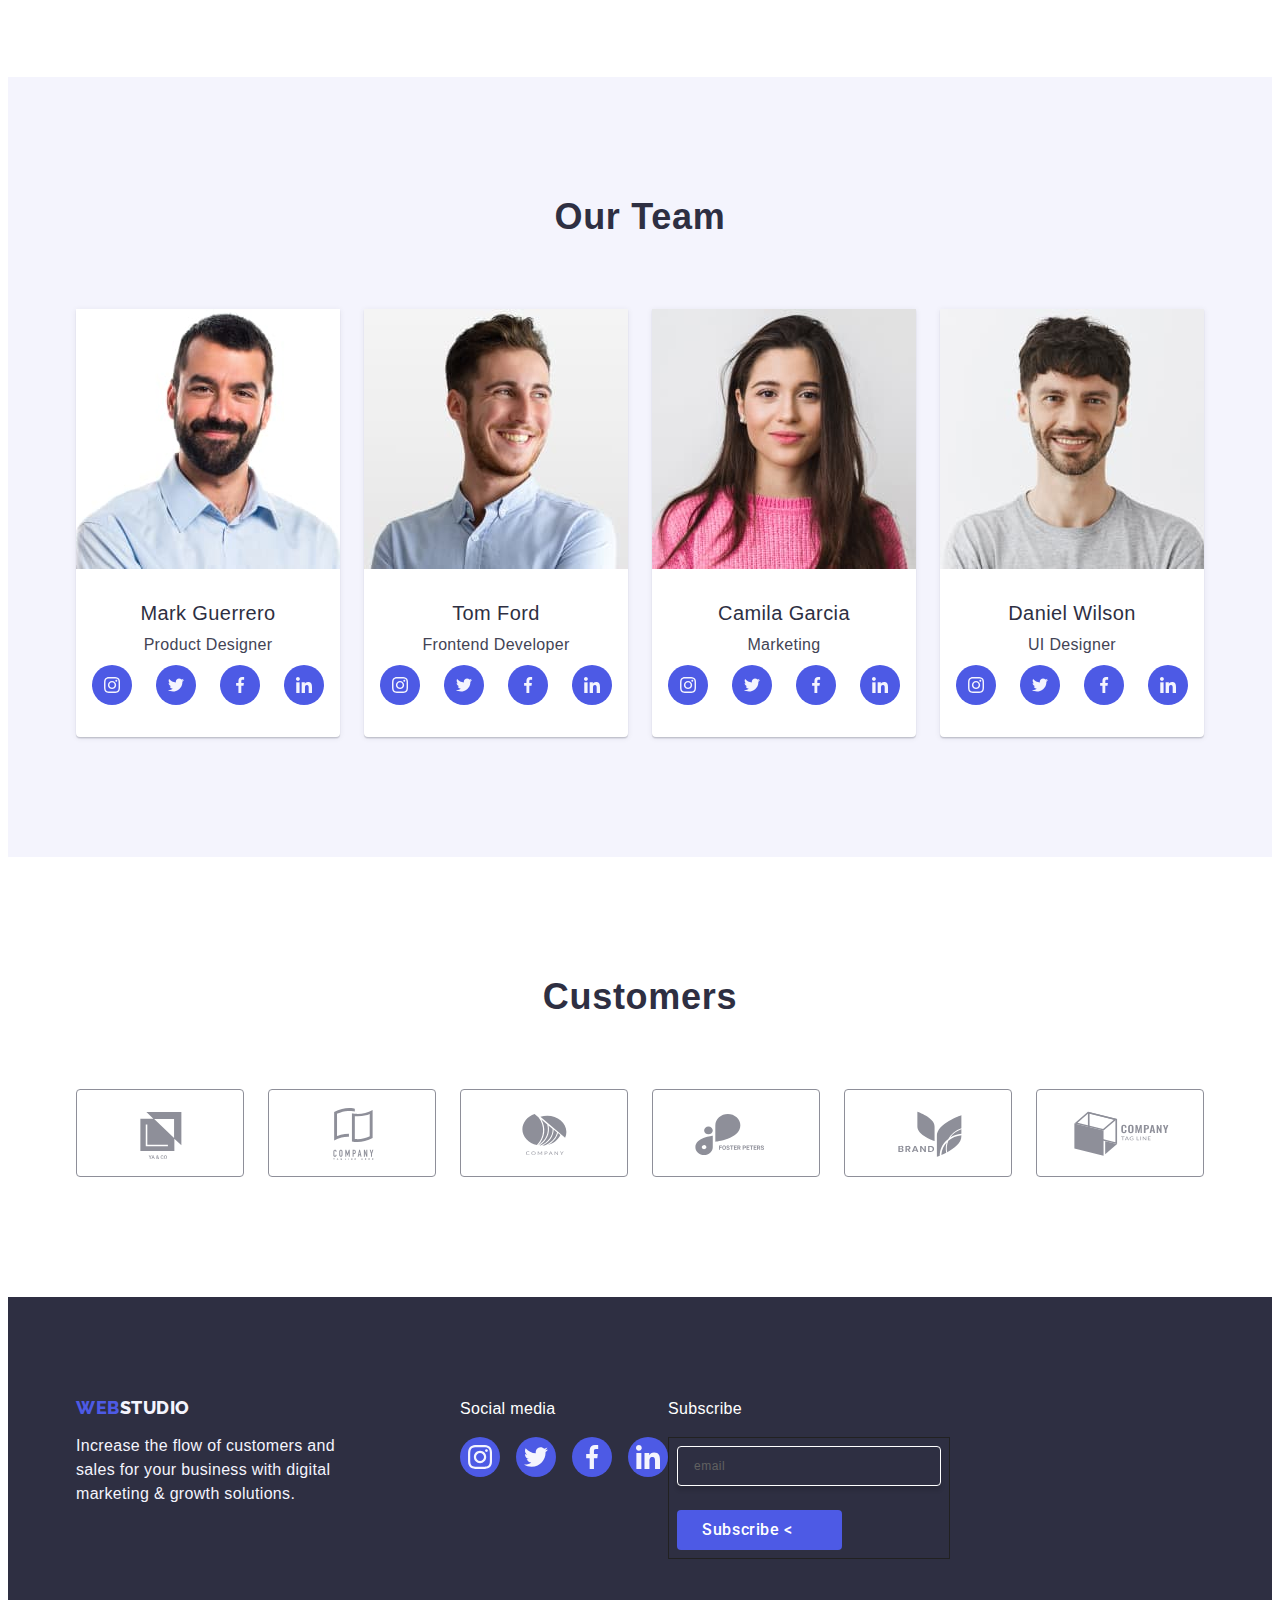
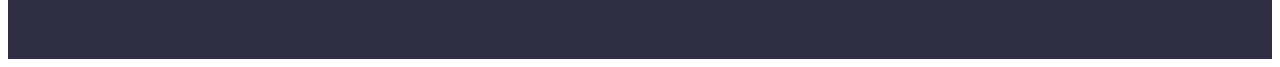
==== commit fcadc90f: "4" ====
--- a/index.html
+++ b/index.html
@@ -407,6 +407,20 @@
             </a>
             </li>
           </ul>
+        </div>
+        <div class="form_container">
+         <p class="form_paragraph">Subscribe</p>
+         <form class="form">
+         <label class="form-label">
+         <input name="email" type="email" placeholder="email" class="form-input">
+         </label>
+         <button type="submit" class="form-button">
+          Subscribe
+          <<svg class="form_icon" width="24" height="24">
+            <use href=""></use>
+          </svg>
+         </button>
+         </form>
         </div>
       </div>
     </footer>
--- a/css/styles.css
+++ b/css/styles.css
@@ -757,4 +757,12 @@
   flex-direction: column;
 }
 
-.form-input::placeholder {color: #616161}+.form-input::placeholder {color: #616161}
+
+.form_paragraph{margin-bottom:16px; font-weight: 500; font-size: 16px; line-height: 1.5; letter-spacing: 0.02em; color: var(--white-color)}
+
+.form{display: flex; gap: 24px}
+
+.form-input{width: 264px; height: 40px; border: 1px solid var(--white-color); background-color: transparent; font-size: 12px; line-height: 1.5; letter-spacing: 0.04em; padding-left: 16px; box-shadow: 0px 4px 4px 0px rgba(0,0,0,0.15); border-radius: 4px; color: var(--white-color) }
+
+.form-button{min-width: 165px; height: 40px; display: flex; justify-content: center; align-items: center; font-family: "Roboto", sans-serif; font-size: 16px; font-weight: 500; line-height: 1.5; letter-spacing: 0.04em; color: var(--white-color); cursor: pointer; background-color: var(--primary-color); border: none; border-radius: 4px; }